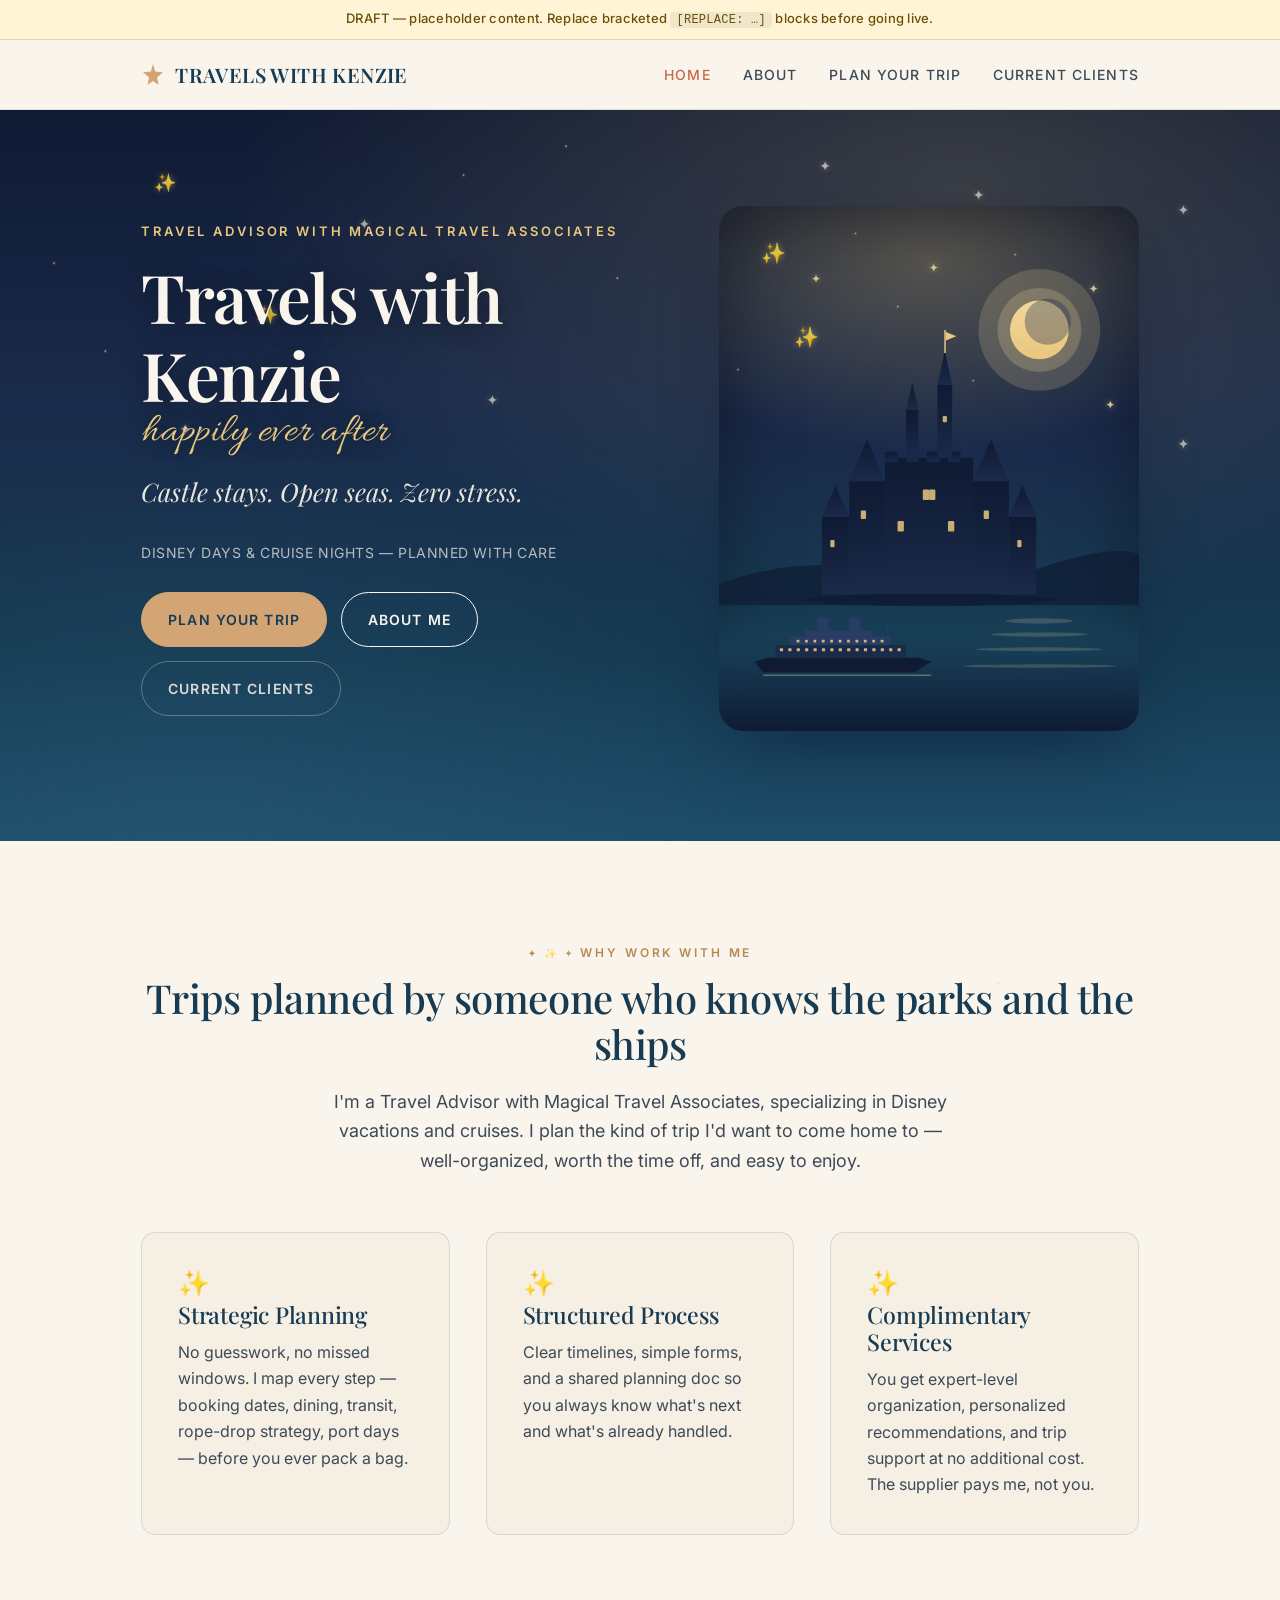
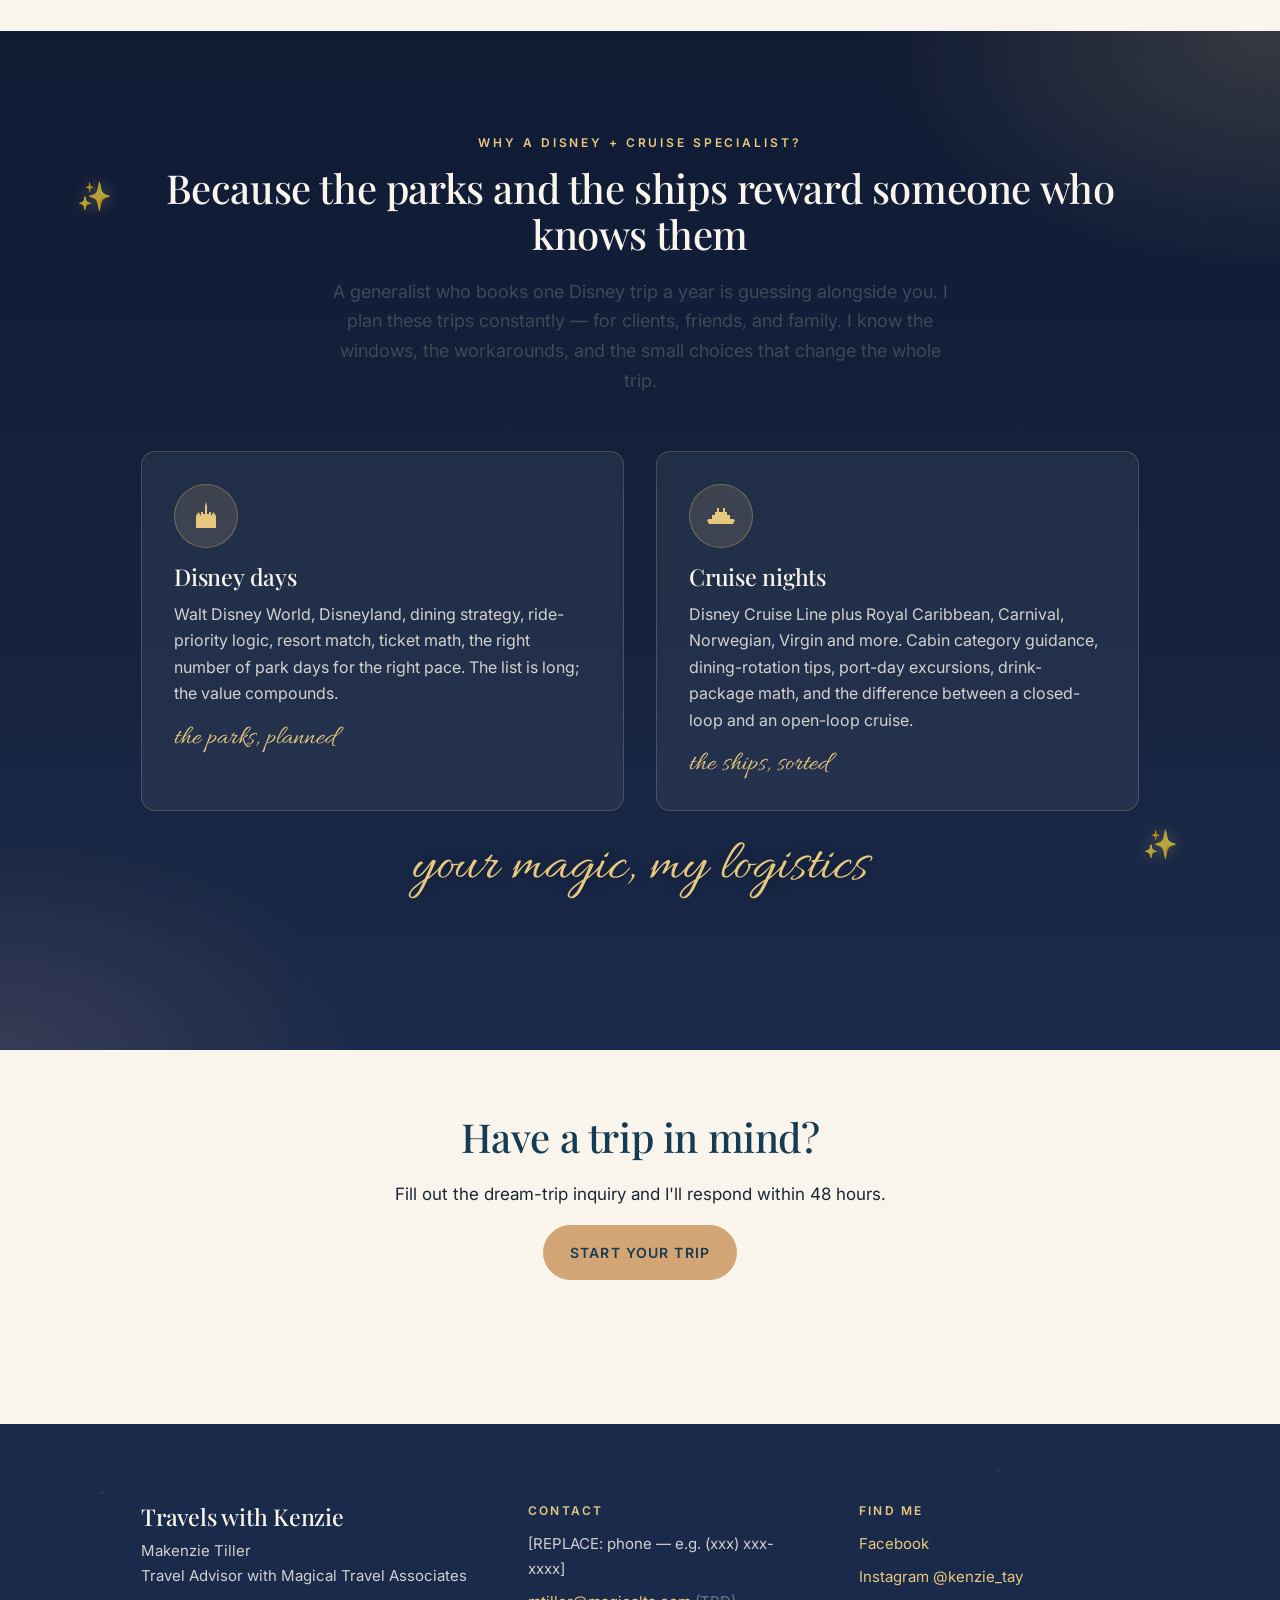
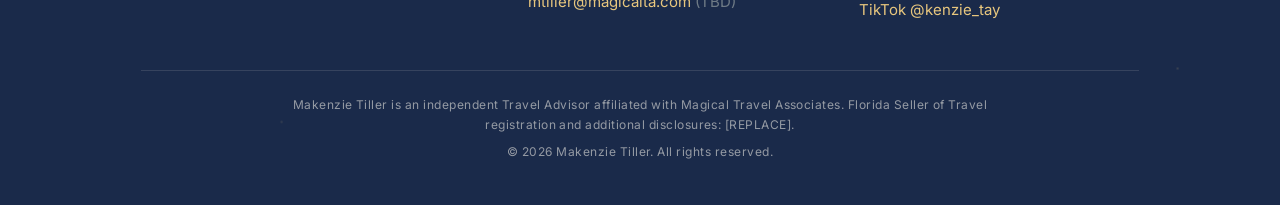
==== index.html @ 3a320da0 "Initial commit: Makenzie Tiller travel advisor site (draft)" ====
<!DOCTYPE html>
<!-- DRAFT — replace placeholder content before going live -->
<html lang="en">
<head>
  <meta charset="UTF-8">
  <meta name="viewport" content="width=device-width, initial-scale=1.0">
  <title>Travels with Kenzie — Travel Advisor with Magical Travel Associates</title>
  <meta name="description" content="Makenzie Tiller, Travel Advisor with Magical Travel Associates. Castle stays, open seas, zero stress. Disney days and cruise nights, planned with care.">
  <meta name="theme-color" content="#1a2a4a">
  <link rel="icon" type="image/svg+xml" href="assets/favicon.svg">
  <link rel="preconnect" href="https://fonts.googleapis.com">
  <link rel="preconnect" href="https://fonts.gstatic.com" crossorigin>
  <link href="https://fonts.googleapis.com/css2?family=Playfair+Display:ital,wght@0,400;0,500;0,600;0,700;1,400;1,500;1,600&family=Inter:wght@300;400;500;600;700&family=Allura&display=swap" rel="stylesheet">
  <link rel="stylesheet" href="assets/styles.css">
</head>
<body>

<div class="draft-banner">
  DRAFT — placeholder content. Replace bracketed <code>[REPLACE: …]</code> blocks before going live.
</div>

<header class="site-header">
  <div class="container">
    <a href="index.html" class="brand">
      <svg class="mark" viewBox="0 0 24 24" xmlns="http://www.w3.org/2000/svg" aria-hidden="true">
        <path d="M12 2 L14.2 9.4 L22 10.2 L16 15.4 L17.6 23 L12 19 L6.4 23 L8 15.4 L2 10.2 L9.8 9.4 Z" fill="#D4A574"/>
      </svg>
      Travels with Kenzie
    </a>
    <nav class="primary" aria-label="Primary">
      <a href="index.html" class="active">Home</a>
      <a href="about.html">About</a>
      <a href="plan-trip.html">Plan Your Trip</a>
      <a href="current-clients.html">Current Clients</a>
    </nav>
  </div>
</header>

<!-- =========================================================
     HERO — magical (starry night → ocean, castle + cruise ship)
     ========================================================= -->
<section class="hero hero-magic">
  <!-- starfield over the whole hero -->
  <div class="starfield" aria-hidden="true">
    <span class="star bright s1">&#10024;</span>
    <span class="star s2">&#10022;</span>
    <span class="star tiny s3">&#8902;</span>
    <span class="star s4">&#10022;</span>
    <span class="star bright s5">&#10024;</span>
    <span class="star tiny s6">&#8902;</span>
    <span class="star s7">&#10022;</span>
    <span class="star tiny s8">&#8902;</span>
    <span class="star s9">&#10022;</span>
    <span class="star tiny s10">&#8902;</span>
    <span class="star s11">&#10022;</span>
    <span class="star bright s12">&#10024;</span>
    <span class="star tiny s13">&#8902;</span>
    <span class="star s14">&#10022;</span>
    <span class="star tiny s15">&#8902;</span>
    <span class="star s16">&#10022;</span>
    <span class="star tiny s17">&#8902;</span>
  </div>

  <div class="container">
    <div class="hero-copy">
      <div class="eyebrow">Travel Advisor with Magical Travel Associates</div>
      <h1>
        Travels with Kenzie
        <span class="script-flourish">happily ever after</span>
      </h1>
      <p class="tagline">Castle stays. Open seas. Zero stress.</p>
      <p class="credentials">Disney days &amp; Cruise nights — planned with care</p>
      <div class="cta-row">
        <a href="plan-trip.html" class="btn btn-primary">Plan Your Trip</a>
        <a href="about.html" class="btn btn-secondary">About Me</a>
        <a href="current-clients.html" class="btn btn-ghost">Current Clients</a>
      </div>
    </div>

    <!-- Castle + cruise scene (right column).
         Castle: original 5-turret fairytale silhouette, NOT Cinderella Castle.
         Cruise ship: original generic liner profile, NOT a DCL-specific design.
         Both authored from scratch — zero IP infringement. -->
    <div class="magic-scene" aria-hidden="true">
      <div class="scene-stars">
        <span class="star bright a1">&#10024;</span>
        <span class="star tiny a2">&#8902;</span>
        <span class="star a3">&#10022;</span>
        <span class="star tiny a4">&#8902;</span>
        <span class="star a5">&#10022;</span>
        <span class="star bright a6">&#10024;</span>
        <span class="star tiny a7">&#8902;</span>
        <span class="star a8">&#10022;</span>
        <span class="star tiny a9">&#8902;</span>
        <span class="star a10">&#10022;</span>
        <span class="star tiny a11">&#8902;</span>
        <span class="star a12">&#10022;</span>
      </div>
      <svg class="scene-art" viewBox="0 0 400 500" xmlns="http://www.w3.org/2000/svg" preserveAspectRatio="xMidYMax meet" role="img" aria-label="Generic fairytale castle silhouette above a calm sea with a cruise ship">
        <defs>
          <linearGradient id="moonGrad" x1="0" y1="0" x2="0" y2="1">
            <stop offset="0%" stop-color="#F2D89C"/>
            <stop offset="100%" stop-color="#E8C77E"/>
          </linearGradient>
          <linearGradient id="seaGrad" x1="0" y1="0" x2="0" y2="1">
            <stop offset="0%" stop-color="#163B53" stop-opacity="0.0"/>
            <stop offset="40%" stop-color="#163B53" stop-opacity="0.9"/>
            <stop offset="100%" stop-color="#0F1A33"/>
          </linearGradient>
          <linearGradient id="castleGrad" x1="0" y1="0" x2="0" y2="1">
            <stop offset="0%" stop-color="#0F1A33"/>
            <stop offset="100%" stop-color="#1a2a4a"/>
          </linearGradient>
        </defs>

        <!-- moon glow halo -->
        <circle cx="305" cy="118" r="58" fill="#F2D89C" opacity="0.18"/>
        <circle cx="305" cy="118" r="40" fill="#F2D89C" opacity="0.22"/>
        <!-- moon -->
        <circle cx="305" cy="118" r="28" fill="url(#moonGrad)"/>
        <circle cx="313" cy="110" r="22" fill="#1a2a4a" opacity="0.35"/>

        <!-- distant rolling hills (silhouettes) -->
        <path d="M 0 360 Q 80 330 160 350 Q 240 370 320 340 Q 380 322 400 332 L 400 380 L 0 380 Z"
              fill="#0F1A33" opacity="0.7"/>

        <!-- =========================================================
             CASTLE — generic 5-turret fairytale silhouette.
             Asymmetric, no parapets, no wing structures, no single
             dominant center spire matching Cinderella Castle's profile.
             Author: Felix (original work), 2026-05-25.
             ========================================================= -->
        <g fill="url(#castleGrad)">
          <!-- main keep body -->
          <rect x="158" y="240" width="84" height="130"/>
          <!-- crenellation tops on keep -->
          <rect x="158" y="234" width="12" height="10"/>
          <rect x="178" y="234" width="12" height="10"/>
          <rect x="198" y="234" width="12" height="10"/>
          <rect x="218" y="234" width="12" height="10"/>
          <!-- left tower (medium) -->
          <rect x="124" y="262" width="34" height="108"/>
          <polygon points="124,262 158,262 141,222"/>
          <!-- right tower (medium) -->
          <rect x="242" y="262" width="34" height="108"/>
          <polygon points="242,262 276,262 259,222"/>
          <!-- far-left small tower -->
          <rect x="98" y="296" width="26" height="74"/>
          <polygon points="98,296 124,296 111,266"/>
          <!-- far-right small tower -->
          <rect x="276" y="296" width="26" height="74"/>
          <polygon points="276,296 302,296 289,266"/>
          <!-- thin tall spire (off-center, between keep and right tower) -->
          <rect x="208" y="170" width="14" height="70"/>
          <polygon points="208,170 222,170 215,138"/>
          <!-- second thin spire (left of center, shorter) -->
          <rect x="178" y="194" width="12" height="46"/>
          <polygon points="178,194 190,194 184,168"/>
          <!-- flag pole + pennant on tallest spire -->
          <rect x="214.5" y="118" width="1.4" height="22" fill="#E8C77E"/>
          <polygon points="216,120 226,124 216,128" fill="#E8C77E"/>
        </g>

        <!-- castle window glow accents -->
        <g fill="#E8C77E" opacity="0.85">
          <rect x="194" y="270" width="6"  height="10" rx="1"/>
          <rect x="200" y="270" width="6"  height="10" rx="1"/>
          <rect x="170" y="300" width="6"  height="10" rx="1"/>
          <rect x="218" y="300" width="6"  height="10" rx="1"/>
          <rect x="135" y="290" width="5"  height="8"  rx="1"/>
          <rect x="252" y="290" width="5"  height="8"  rx="1"/>
          <rect x="106" y="318" width="4"  height="7"  rx="1"/>
          <rect x="284" y="318" width="4"  height="7"  rx="1"/>
          <rect x="213" y="200" width="4"  height="6"  rx="1"/>
        </g>

        <!-- castle base shadow on hill -->
        <ellipse cx="200" cy="375" rx="120" ry="6" fill="#0F1A33" opacity="0.7"/>

        <!-- =========================================================
             SEA — gradient water below the horizon.
             ========================================================= -->
        <rect x="0" y="375" width="400" height="125" fill="url(#seaGrad)"/>

        <!-- moonlight ripple on water -->
        <g fill="#F2D89C" opacity="0.18">
          <ellipse cx="305" cy="395" rx="32" ry="2.5"/>
          <ellipse cx="305" cy="408" rx="46" ry="2"/>
          <ellipse cx="305" cy="422" rx="60" ry="1.8"/>
          <ellipse cx="305" cy="438" rx="74" ry="1.6"/>
        </g>

        <!-- =========================================================
             CRUISE SHIP — generic ocean liner silhouette.
             Hull + tiered superstructure + 2 plain funnels.
             NOT Disney Cruise Line: no red/yellow trim, no mickey
             funnel cap, no distinctive bow shape.
             Author: Felix (original work), 2026-05-25.
             ========================================================= -->
        <g transform="translate(34, 412)">
          <!-- hull -->
          <path d="M 0 22 L 8 32 L 152 32 L 168 22 L 156 18 L 12 18 Z" fill="#0F1A33"/>
          <!-- main superstructure block -->
          <rect x="20" y="6" width="124" height="12" fill="#1a2a4a"/>
          <!-- second deck -->
          <rect x="34" y="-2" width="96" height="8" fill="#2A3B66"/>
          <!-- wheelhouse -->
          <rect x="48" y="-8" width="64" height="6" fill="#2A3B66"/>
          <!-- two funnels -->
          <rect x="60" y="-20" width="10" height="12" fill="#2A3B66"/>
          <rect x="90" y="-20" width="10" height="12" fill="#2A3B66"/>
          <!-- single mast aft -->
          <rect x="126" y="-18" width="1.4" height="14" fill="#2A3B66"/>
          <!-- porthole rows (warm glow) -->
          <g fill="#E8C77E" opacity="0.9">
            <rect x="24" y="9"  width="3" height="3" rx="0.5"/>
            <rect x="32" y="9"  width="3" height="3" rx="0.5"/>
            <rect x="40" y="9"  width="3" height="3" rx="0.5"/>
            <rect x="48" y="9"  width="3" height="3" rx="0.5"/>
            <rect x="56" y="9"  width="3" height="3" rx="0.5"/>
            <rect x="64" y="9"  width="3" height="3" rx="0.5"/>
            <rect x="72" y="9"  width="3" height="3" rx="0.5"/>
            <rect x="80" y="9"  width="3" height="3" rx="0.5"/>
            <rect x="88" y="9"  width="3" height="3" rx="0.5"/>
            <rect x="96" y="9"  width="3" height="3" rx="0.5"/>
            <rect x="104" y="9" width="3" height="3" rx="0.5"/>
            <rect x="112" y="9" width="3" height="3" rx="0.5"/>
            <rect x="120" y="9" width="3" height="3" rx="0.5"/>
            <rect x="128" y="9" width="3" height="3" rx="0.5"/>
            <rect x="136" y="9" width="3" height="3" rx="0.5"/>
            <!-- second deck portholes -->
            <rect x="40" y="1" width="2.5" height="2.5" rx="0.5"/>
            <rect x="48" y="1" width="2.5" height="2.5" rx="0.5"/>
            <rect x="56" y="1" width="2.5" height="2.5" rx="0.5"/>
            <rect x="64" y="1" width="2.5" height="2.5" rx="0.5"/>
            <rect x="72" y="1" width="2.5" height="2.5" rx="0.5"/>
            <rect x="80" y="1" width="2.5" height="2.5" rx="0.5"/>
            <rect x="88" y="1" width="2.5" height="2.5" rx="0.5"/>
            <rect x="96" y="1" width="2.5" height="2.5" rx="0.5"/>
            <rect x="104" y="1" width="2.5" height="2.5" rx="0.5"/>
            <rect x="112" y="1" width="2.5" height="2.5" rx="0.5"/>
            <rect x="120" y="1" width="2.5" height="2.5" rx="0.5"/>
          </g>
          <!-- ship reflection on water -->
          <rect x="8" y="34" width="160" height="1.5" fill="#F2D89C" opacity="0.35"/>
        </g>
      </svg>
    </div>
  </div>
</section>

<!-- =========================================================
     WHY WORK WITH ME — pillars
     ========================================================= -->
<section class="why fade-in sparkle-bg">
  <div class="container">
    <div class="section-head">
      <span class="eyebrow"><span class="sparkles" aria-hidden="true"><span>&#10022;</span><span>&#10024;</span><span>&#10022;</span></span> Why work with me</span>
      <h2>Trips planned by someone who knows the parks and the ships</h2>
      <p class="lead">I'm a Travel Advisor with Magical Travel Associates, specializing in Disney vacations and cruises. I plan the kind of trip I'd want to come home to — well-organized, worth the time off, and easy to enjoy.</p>
    </div>
    <div class="pillars">
      <div class="pillar">
        <span class="sparkle">&#10024;</span>
        <h3>Strategic Planning</h3>
        <p>No guesswork, no missed windows. I map every step — booking dates, dining, transit, rope-drop strategy, port days — before you ever pack a bag.</p>
      </div>
      <div class="pillar">
        <span class="sparkle">&#10024;</span>
        <h3>Structured Process</h3>
        <p>Clear timelines, simple forms, and a shared planning doc so you always know what's next and what's already handled.</p>
      </div>
      <div class="pillar">
        <span class="sparkle">&#10024;</span>
        <h3>Complimentary Services</h3>
        <p>You get expert-level organization, personalized recommendations, and trip support at no additional cost. The supplier pays me, not you.</p>
      </div>
    </div>
  </div>
</section>

<!-- =========================================================
     WHY A DISNEY + CRUISE SPECIALIST?
     ========================================================= -->
<section class="specialist-section fade-in">
  <div class="container">
    <div class="section-head">
      <span class="eyebrow">Why a Disney + Cruise specialist?</span>
      <h2>Because the parks and the ships reward someone who knows them</h2>
      <p class="lead">A generalist who books one Disney trip a year is guessing alongside you. I plan these trips constantly — for clients, friends, and family. I know the windows, the workarounds, and the small choices that change the whole trip.</p>
    </div>

    <div class="specialist-grid">
      <div class="specialist-card">
        <div class="icon-wrap" aria-hidden="true">
          <!-- mini castle icon (original, generic) -->
          <svg viewBox="0 0 36 36" xmlns="http://www.w3.org/2000/svg">
            <g fill="#E8C77E">
              <rect x="13" y="16" width="10" height="14"/>
              <rect x="13" y="14" width="2" height="2"/>
              <rect x="17" y="14" width="2" height="2"/>
              <rect x="21" y="14" width="2" height="2"/>
              <rect x="8"  y="18" width="5" height="12"/>
              <polygon points="8,18 13,18 10.5,14"/>
              <rect x="23" y="18" width="5" height="12"/>
              <polygon points="23,18 28,18 25.5,14"/>
              <rect x="17" y="8" width="2" height="8"/>
              <polygon points="17,8 19,8 18,4"/>
            </g>
          </svg>
        </div>
        <h3>Disney days</h3>
        <p>Walt Disney World, Disneyland, dining strategy, ride-priority logic, resort match, ticket math, the right number of park days for the right pace. The list is long; the value compounds.</p>
        <span class="label">the parks, planned</span>
      </div>

      <div class="specialist-card">
        <div class="icon-wrap" aria-hidden="true">
          <!-- mini cruise ship icon (original, generic) -->
          <svg viewBox="0 0 36 36" xmlns="http://www.w3.org/2000/svg">
            <g fill="#E8C77E">
              <path d="M 4 22 L 6 26 L 30 26 L 32 22 L 30 21 L 6 21 Z"/>
              <rect x="9"  y="17" width="18" height="4"/>
              <rect x="12" y="14" width="12" height="3"/>
              <rect x="14" y="10" width="2"  height="4"/>
              <rect x="20" y="10" width="2"  height="4"/>
            </g>
          </svg>
        </div>
        <h3>Cruise nights</h3>
        <p>Disney Cruise Line plus Royal Caribbean, Carnival, Norwegian, Virgin and more. Cabin category guidance, dining-rotation tips, port-day excursions, drink-package math, and the difference between a closed-loop and an open-loop cruise.</p>
        <span class="label">the ships, sorted</span>
      </div>
    </div>

    <p class="script-flourish">your magic, my logistics</p>
  </div>
</section>

<!-- =========================================================
     SUB-CTA
     ========================================================= -->
<section class="sub-cta fade-in tight">
  <div class="container narrow center">
    <h2>Have a trip in mind?</h2>
    <p class="lead">Fill out the dream-trip inquiry and I'll respond within 48 hours.</p>
    <div class="cta-row" style="justify-content:center;">
      <a href="plan-trip.html" class="btn btn-primary">Start Your Trip</a>
    </div>
  </div>
</section>

<!-- =========================================================
     FOOTER
     ========================================================= -->
<footer class="site-footer">
  <div class="container">
    <div class="footer-grid">
      <div>
        <h3 style="font-family: var(--font-display); font-weight: 500; margin-bottom: 8px;">Travels with Kenzie</h3>
        <p style="color: rgba(250,245,236,0.82); font-size: 15px;">Makenzie Tiller<br>Travel Advisor with Magical Travel Associates</p>
      </div>
      <div>
        <h4>Contact</h4>
        <ul>
          <li>[REPLACE: phone — e.g. (xxx) xxx-xxxx]</li>
          <li><a href="mailto:mtiller@magicalta.com">mtiller@magicalta.com</a> <span class="muted">(TBD)</span></li>
        </ul>
      </div>
      <div>
        <h4>Find me</h4>
        <ul>
          <li><a href="#" rel="noopener">Facebook</a></li>
          <li><a href="https://instagram.com/kenzie_tay" rel="noopener">Instagram @kenzie_tay</a></li>
          <li><a href="https://tiktok.com/@kenzie_tay" rel="noopener">TikTok @kenzie_tay</a></li>
        </ul>
      </div>
    </div>
    <div class="legal">
      <p class="disclosure">Makenzie Tiller is an independent Travel Advisor affiliated with Magical Travel Associates. Florida Seller of Travel registration and additional disclosures: [REPLACE].</p>
      <p>© <span id="yr"></span> Makenzie Tiller. All rights reserved.</p>
    </div>
  </div>
</footer>

<script>document.getElementById('yr').textContent = new Date().getFullYear();</script>
<script src="assets/scroll.js"></script>
</body>
</html>
---- assets/styles.css ----
/* =========================================================
   Travels with Kenzie — Disney + Cruise specialist
   Palette: sea-blue / midnight magic + warm cream + gold + blush.
   Type: Playfair Display (display) + Inter (body) + Allura (script flourish).
   ========================================================= */

:root {
  /* Sea blue family (MTA-adjacent) */
  --sea:          #1E4D6B;
  --sea-deep:     #163B53;
  --sea-soft:     #2C5F7C;
  --sea-mist:     #CFE0EA;

  /* Midnight-magic navy (deep night sky over castle / cruise) */
  --midnight:     #1a2a4a;
  --midnight-deep:#0F1A33;
  --midnight-mid: #2A3B66;

  /* Cream / paper */
  --cream:        #FAF5EC;
  --cream-deep:   #F2EBDB;
  --cream-warm:   #F5EFE4;

  /* Gold + blush accents */
  --gold:         #D4A574;
  --gold-deep:    #B98952;
  --gold-bright:  #E8C77E;
  --gold-glow:    #F2D89C;
  --blush:        #E8A597;
  --blush-soft:   #F2C9BE;
  --coral:        #C76B4A;

  /* Ink */
  --ink:          #1A2733;
  --ink-mid:      #3D4A57;
  --ink-soft:     #6F7B86;
  --line:         rgba(30, 77, 107, 0.14);

  --white:        #FFFFFF;

  /* Type */
  --font-display: 'Playfair Display', 'Cormorant Garamond', Georgia, serif;
  --font-body:    'Inter', system-ui, -apple-system, sans-serif;
  --font-script:  'Allura', 'Tangerine', 'Italianno', cursive;

  /* Rhythm */
  --max-content: 1100px;
  --narrow:      720px;
  --gutter: clamp(20px, 4vw, 56px);
  --radius: 14px;
  --radius-lg: 24px;

  /* Motion */
  --ease: cubic-bezier(0.2, 0.7, 0.2, 1);
}

* { box-sizing: border-box; }
html { -webkit-text-size-adjust: 100%; background: var(--cream); scroll-behavior: smooth; }
body {
  margin: 0;
  background: var(--cream);
  color: var(--ink);
  font-family: var(--font-body);
  font-weight: 400;
  font-size: 17px;
  line-height: 1.65;
  -webkit-font-smoothing: antialiased;
  -moz-osx-font-smoothing: grayscale;
  text-rendering: optimizeLegibility;
}

h1, h2, h3, h4 {
  font-family: var(--font-display);
  font-weight: 500;
  color: var(--sea-deep);
  letter-spacing: -0.01em;
  line-height: 1.15;
  margin: 0 0 0.5em;
}
h1 { font-size: clamp(2.4rem, 5.5vw, 4.2rem); font-weight: 600; letter-spacing: -0.02em; }
h2 { font-size: clamp(1.7rem, 3.4vw, 2.5rem); }
h3 { font-size: clamp(1.2rem, 2.1vw, 1.45rem); }
p  { margin: 0 0 1em; }
a  { color: var(--sea); text-decoration: none; transition: color 0.2s var(--ease); }
a:hover { color: var(--coral); }

/* Script flourish — used SPARINGLY (2-3 spots site-wide). */
.script {
  font-family: var(--font-script);
  font-weight: 400;
  font-style: normal;
  color: var(--gold-deep);
  line-height: 0.9;
  letter-spacing: 0;
}

.container {
  max-width: var(--max-content);
  margin: 0 auto;
  padding-left: var(--gutter);
  padding-right: var(--gutter);
}
.container.narrow { max-width: var(--narrow); }

/* =========================================================
   Draft banner
   ========================================================= */
.draft-banner {
  background: #fff4d6;
  border-bottom: 1px solid #e9d8a4;
  color: #6b4f08;
  font-size: 13px;
  letter-spacing: 0.02em;
  text-align: center;
  padding: 8px 16px;
  font-weight: 500;
}
.draft-banner code { background: rgba(0,0,0,0.06); padding: 1px 6px; border-radius: 4px; font-size: 12px; }

/* =========================================================
   Site header / nav
   ========================================================= */
.site-header {
  background: var(--cream);
  border-bottom: 1px solid var(--line);
  position: sticky;
  top: 0;
  z-index: 50;
  backdrop-filter: blur(8px);
  background: rgba(250, 245, 236, 0.88);
}
.site-header .container {
  display: flex;
  align-items: center;
  justify-content: space-between;
  padding-top: 18px;
  padding-bottom: 18px;
}
.brand {
  display: inline-flex;
  align-items: center;
  gap: 10px;
  font-family: var(--font-display);
  font-size: 1.25rem;
  font-weight: 600;
  color: var(--sea-deep);
  letter-spacing: 0.02em;
  text-transform: uppercase;
}
.brand .mark {
  width: 24px;
  height: 24px;
  display: inline-block;
}
nav.primary {
  display: flex;
  gap: clamp(14px, 2.6vw, 32px);
  align-items: center;
}
nav.primary a {
  color: var(--ink-mid);
  font-size: 14px;
  letter-spacing: 0.08em;
  text-transform: uppercase;
  font-weight: 500;
}
nav.primary a:hover, nav.primary a.active { color: var(--coral); }

@media (max-width: 640px) {
  nav.primary a { font-size: 12px; letter-spacing: 0.05em; }
  .brand { font-size: 1rem; }
}

/* =========================================================
   Hero — magical castle + cruise variant
   ========================================================= */
.hero {
  position: relative;
  padding: clamp(48px, 9vw, 96px) 0 clamp(56px, 10vw, 110px);
  overflow: hidden;
}
.hero::before {
  content: "";
  position: absolute;
  inset: 0;
  background:
    radial-gradient(900px 500px at 85% -10%, rgba(212, 165, 116, 0.22), transparent 60%),
    radial-gradient(700px 600px at 5% 110%, rgba(30, 77, 107, 0.14), transparent 60%);
  pointer-events: none;
  z-index: 0;
}
.hero .container {
  position: relative;
  z-index: 1;
  display: grid;
  grid-template-columns: 1.1fr 0.9fr;
  gap: clamp(28px, 5vw, 64px);
  align-items: center;
}
@media (max-width: 820px) {
  .hero .container { grid-template-columns: 1fr; }
}
.hero .eyebrow {
  font-size: 13px;
  letter-spacing: 0.22em;
  text-transform: uppercase;
  color: var(--gold-deep);
  margin-bottom: 16px;
  font-weight: 600;
}
.hero h1 { margin-bottom: 18px; }
.hero .tagline {
  font-family: var(--font-display);
  font-style: italic;
  font-size: clamp(1.25rem, 2.2vw, 1.6rem);
  color: var(--sea-soft);
  margin-bottom: 28px;
  font-weight: 400;
}
.hero .credentials {
  font-size: 14px;
  color: var(--ink-soft);
  letter-spacing: 0.04em;
  margin-bottom: 28px;
  text-transform: uppercase;
}

/* Magical hero variant — castle + cruise + starry midnight gradient.
   Used on index.html only. */
.hero-magic {
  background:
    radial-gradient(1200px 700px at 75% 10%, rgba(232, 199, 126, 0.18), transparent 60%),
    radial-gradient(900px 600px at 15% 100%, rgba(46, 95, 124, 0.32), transparent 60%),
    linear-gradient(180deg, var(--midnight-deep) 0%, var(--midnight) 38%, var(--sea-deep) 75%, var(--sea) 100%);
  color: var(--cream);
}
.hero-magic::before { display: none; }
.hero-magic .eyebrow { color: var(--gold-bright); }
.hero-magic h1 { color: var(--cream); text-shadow: 0 2px 24px rgba(0,0,0,0.4); }
.hero-magic .tagline { color: var(--cream-warm); opacity: 0.95; }
.hero-magic .credentials { color: rgba(250, 245, 236, 0.7); }
.hero-magic .btn-secondary { color: var(--cream); border-color: var(--cream); }
.hero-magic .btn-secondary:hover { background: var(--cream); color: var(--midnight); }
.hero-magic .btn-ghost { color: rgba(250, 245, 236, 0.85); border-color: rgba(250, 245, 236, 0.3); }
.hero-magic .btn-ghost:hover { color: var(--cream); border-color: var(--cream); }

.hero-magic h1 .script-flourish {
  display: block;
  font-family: var(--font-script);
  font-style: normal;
  font-weight: 400;
  color: var(--gold-bright);
  font-size: 0.62em;
  line-height: 0.9;
  text-shadow: 0 2px 18px rgba(0,0,0,0.5);
  margin-top: 0.05em;
  letter-spacing: 0.01em;
}

/* Starfield layer over the magic hero */
.hero-magic .starfield {
  position: absolute;
  inset: 0;
  pointer-events: none;
  z-index: 0;
  opacity: 0.9;
}
.hero-magic .starfield .star {
  position: absolute;
  color: var(--cream);
  font-size: 14px;
  opacity: 0.7;
  animation: pulse 4s var(--ease) infinite;
  text-shadow: 0 0 6px rgba(232, 199, 126, 0.6);
}
.hero-magic .starfield .star.bright { color: var(--gold-glow); font-size: 18px; opacity: 0.95; }
.hero-magic .starfield .star.tiny   { font-size: 9px;  opacity: 0.55; }
.hero-magic .starfield .star.s1  { top: 8%;  left: 12%; animation-delay: 0.2s; }
.hero-magic .starfield .star.s2  { top: 14%; left: 28%; animation-delay: 1.6s; }
.hero-magic .starfield .star.s3  { top: 22%; left: 48%; animation-delay: 0.8s; }
.hero-magic .starfield .star.s4  { top: 6%;  left: 64%; animation-delay: 2.4s; }
.hero-magic .starfield .star.s5  { top: 18%; left: 82%; animation-delay: 1.0s; }
.hero-magic .starfield .star.s6  { top: 32%; left: 8%;  animation-delay: 3.0s; }
.hero-magic .starfield .star.s7  { top: 38%; left: 38%; animation-delay: 0.4s; }
.hero-magic .starfield .star.s8  { top: 28%; left: 72%; animation-delay: 2.2s; }
.hero-magic .starfield .star.s9  { top: 44%; left: 92%; animation-delay: 1.4s; }
.hero-magic .starfield .star.s10 { top: 4%;  left: 44%; animation-delay: 2.8s; }
.hero-magic .starfield .star.s11 { top: 12%; left: 92%; animation-delay: 0.6s; }
.hero-magic .starfield .star.s12 { top: 26%; left: 20%; animation-delay: 1.8s; }
.hero-magic .starfield .star.s13 { top: 36%; left: 58%; animation-delay: 2.6s; }
.hero-magic .starfield .star.s14 { top: 10%; left: 76%; animation-delay: 0.9s; }
.hero-magic .starfield .star.s15 { top: 20%; left: 4%;  animation-delay: 1.2s; }
.hero-magic .starfield .star.s16 { top: 42%; left: 14%; animation-delay: 3.2s; }
.hero-magic .starfield .star.s17 { top: 8%;  left: 36%; animation-delay: 2.0s; }

@keyframes pulse {
  0%, 100% { opacity: var(--star-opacity, 0.7); transform: scale(1); }
  50%      { opacity: 1; transform: scale(1.15); }
}
@media (prefers-reduced-motion: reduce) {
  .hero-magic .starfield .star { animation: none; }
}

/* Castle + cruise illustration block (right column of magic hero) */
.magic-scene {
  position: relative;
  aspect-ratio: 4 / 5;
  border-radius: var(--radius-lg);
  overflow: hidden;
  background:
    radial-gradient(600px 320px at 50% 10%, rgba(232, 199, 126, 0.32), transparent 60%),
    linear-gradient(180deg, var(--midnight-deep) 0%, var(--midnight) 45%, var(--sea-deep) 78%, var(--sea-soft) 100%);
  box-shadow: 0 30px 70px -20px rgba(15, 26, 51, 0.55), inset 0 0 80px rgba(0,0,0,0.35);
}
.magic-scene svg { display: block; width: 100%; height: 100%; }
.magic-scene .scene-stars {
  position: absolute;
  inset: 0;
  pointer-events: none;
}
.magic-scene .scene-stars .star {
  position: absolute;
  color: var(--gold-glow);
  font-size: 12px;
  opacity: 0.85;
  text-shadow: 0 0 6px rgba(242, 216, 156, 0.6);
  animation: pulse 4s var(--ease) infinite;
}
.magic-scene .scene-stars .star.bright { font-size: 20px; color: var(--cream); }
.magic-scene .scene-stars .star.tiny   { font-size: 8px;  opacity: 0.6; }
.magic-scene .scene-stars .a1 { top: 6%;  left: 10%; animation-delay: 0.5s; }
.magic-scene .scene-stars .a2 { top: 4%;  left: 32%; animation-delay: 1.5s; }
.magic-scene .scene-stars .a3 { top: 10%; left: 50%; animation-delay: 2.0s; }
.magic-scene .scene-stars .a4 { top: 8%;  left: 70%; animation-delay: 0.9s; }
.magic-scene .scene-stars .a5 { top: 14%; left: 88%; animation-delay: 2.6s; }
.magic-scene .scene-stars .a6 { top: 22%; left: 18%; animation-delay: 1.2s; }
.magic-scene .scene-stars .a7 { top: 18%; left: 42%; animation-delay: 0.3s; }
.magic-scene .scene-stars .a8 { top: 26%; left: 78%; animation-delay: 2.2s; }
.magic-scene .scene-stars .a9 { top: 32%; left: 60%; animation-delay: 1.8s; }
.magic-scene .scene-stars .a10 { top: 12%; left: 22%; animation-delay: 3.2s; }
.magic-scene .scene-stars .a11 { top: 30%; left: 4%;  animation-delay: 0.7s; }
.magic-scene .scene-stars .a12 { top: 36%; left: 92%; animation-delay: 2.4s; }

.magic-scene .scene-art {
  position: absolute;
  inset: 0;
}

/* =========================================================
   Sparkles — denser, layered, used as decorative pseudo-elements
   ========================================================= */

/* Block-level sparkle row used inline in copy */
.sparkles {
  display: inline-flex;
  gap: 6px;
  align-items: center;
  color: var(--gold-deep);
  font-size: 0.85em;
  letter-spacing: 0.15em;
  vertical-align: middle;
}
.sparkles span { display: inline-block; animation: pulse 4s var(--ease) infinite; }
.sparkles span:nth-child(2) { animation-delay: 1.2s; opacity: 0.7; }
.sparkles span:nth-child(3) { animation-delay: 2.4s; opacity: 0.85; }

/* Section sparkle border — subtle frame for special sections */
.sparkle-frame {
  position: relative;
}
.sparkle-frame::before,
.sparkle-frame::after {
  position: absolute;
  font-size: 22px;
  color: var(--gold-deep);
  opacity: 0.7;
  animation: pulse 5s var(--ease) infinite;
  text-shadow: 0 0 10px rgba(242, 216, 156, 0.4);
}
.sparkle-frame::before {
  content: "\2728"; /* ✨ */
  top: -8px;
  left: -8px;
}
.sparkle-frame::after {
  content: "\2728";
  bottom: -8px;
  right: -8px;
  animation-delay: 2s;
}

/* Subtle background sparkle layer */
.sparkle-bg {
  position: relative;
}
.sparkle-bg::before {
  content: "";
  position: absolute;
  inset: 0;
  background-image:
    radial-gradient(circle at 12% 22%, rgba(232, 199, 126, 0.45) 0, transparent 2px),
    radial-gradient(circle at 78% 18%, rgba(232, 199, 126, 0.55) 0, transparent 2.5px),
    radial-gradient(circle at 32% 76%, rgba(232, 199, 126, 0.35) 0, transparent 2px),
    radial-gradient(circle at 88% 64%, rgba(232, 199, 126, 0.4)  0, transparent 2px),
    radial-gradient(circle at 58% 38%, rgba(232, 199, 126, 0.3)  0, transparent 1.8px),
    radial-gradient(circle at 8%  88%, rgba(232, 199, 126, 0.4)  0, transparent 2px),
    radial-gradient(circle at 92% 92%, rgba(232, 199, 126, 0.3)  0, transparent 2px);
  pointer-events: none;
  opacity: 0.7;
  z-index: 0;
}
.sparkle-bg > * { position: relative; z-index: 1; }

/* =========================================================
   Portrait / image placeholders
   ========================================================= */
.portrait {
  position: relative;
  aspect-ratio: 4 / 5;
  border-radius: var(--radius-lg);
  overflow: hidden;
  background:
    linear-gradient(135deg, var(--sea-mist) 0%, var(--cream-deep) 50%, var(--gold) 110%);
  box-shadow: 0 20px 60px -20px rgba(22, 59, 83, 0.35);
  display: flex;
  align-items: center;
  justify-content: center;
  text-align: center;
}
.portrait .placeholder-note {
  font-family: var(--font-body);
  font-size: 13px;
  color: var(--sea-deep);
  background: rgba(255,255,255,0.78);
  padding: 10px 16px;
  border-radius: 999px;
  letter-spacing: 0.04em;
  max-width: 80%;
  line-height: 1.4;
}
.portrait.wide { aspect-ratio: 16 / 9; }
.portrait.square { aspect-ratio: 1 / 1; }
.portrait.small { max-width: 280px; }

.portrait::after {
  content: "";
  position: absolute;
  top: 12%; right: 10%;
  width: 18px; height: 18px;
  background: radial-gradient(circle, var(--white) 0 30%, transparent 60%);
  filter: blur(0.5px);
  opacity: 0.85;
}

/* =========================================================
   CTA buttons
   ========================================================= */
.cta-row {
  display: flex;
  flex-wrap: wrap;
  gap: 14px;
  margin-top: 6px;
}
.btn {
  display: inline-flex;
  align-items: center;
  justify-content: center;
  gap: 8px;
  padding: 15px 26px;
  border-radius: 999px;
  font-family: var(--font-body);
  font-size: 14px;
  font-weight: 600;
  letter-spacing: 0.08em;
  text-transform: uppercase;
  cursor: pointer;
  border: 1.5px solid transparent;
  transition: transform 0.15s var(--ease), background 0.2s var(--ease), color 0.2s var(--ease), border-color 0.2s var(--ease), box-shadow 0.2s var(--ease);
  text-decoration: none;
  white-space: nowrap;
}
.btn-primary {
  background: var(--gold);
  color: var(--sea-deep);
  border-color: var(--gold);
}
.btn-primary:hover {
  background: var(--gold-bright);
  border-color: var(--gold-bright);
  color: var(--midnight);
  transform: translateY(-1px);
  box-shadow: 0 14px 30px -10px rgba(232, 199, 126, 0.55);
}
.btn-secondary {
  background: transparent;
  color: var(--sea-deep);
  border-color: var(--sea-deep);
}
.btn-secondary:hover {
  background: var(--sea-deep);
  color: var(--cream);
  transform: translateY(-1px);
}
.btn-ghost {
  background: transparent;
  color: var(--ink-mid);
  border-color: var(--line);
}
.btn-ghost:hover {
  color: var(--sea-deep);
  border-color: var(--sea-soft);
}
.btn-big {
  padding: 22px 30px;
  font-size: 15px;
  letter-spacing: 0.1em;
  flex: 1 1 200px;
  min-height: 92px;
  text-align: center;
  flex-direction: column;
  gap: 6px;
}
.btn-big .sub {
  font-size: 11px;
  letter-spacing: 0.12em;
  font-weight: 400;
  opacity: 0.78;
  text-transform: uppercase;
}

/* =========================================================
   Sections
   ========================================================= */
section { padding: clamp(56px, 8vw, 96px) 0; }
section.tight { padding: clamp(40px, 6vw, 64px) 0; }

.section-head {
  text-align: center;
  margin-bottom: clamp(36px, 5vw, 56px);
}
.section-head .eyebrow {
  font-size: 12px;
  letter-spacing: 0.24em;
  text-transform: uppercase;
  color: var(--gold-deep);
  font-weight: 600;
  margin-bottom: 12px;
  display: inline-block;
}
.section-head p.lead {
  max-width: 620px;
  margin: 8px auto 0;
  color: var(--ink-mid);
  font-size: 18px;
}

/* =========================================================
   Pillars / 3-up grids
   ========================================================= */
.pillars {
  display: grid;
  grid-template-columns: repeat(3, 1fr);
  gap: clamp(20px, 3vw, 36px);
}
@media (max-width: 820px) {
  .pillars { grid-template-columns: 1fr; }
}
.pillar {
  background: var(--cream-warm);
  border: 1px solid var(--line);
  border-radius: var(--radius);
  padding: clamp(24px, 3vw, 36px);
  transition: transform 0.25s var(--ease), box-shadow 0.25s var(--ease), border-color 0.25s var(--ease);
  position: relative;
}
.pillar:hover {
  transform: translateY(-4px);
  box-shadow: 0 20px 40px -24px rgba(22, 59, 83, 0.25);
  border-color: var(--sea-mist);
}
.pillar .sparkle {
  display: inline-block;
  font-family: var(--font-display);
  font-size: 1.6rem;
  color: var(--gold-deep);
  margin-bottom: 8px;
  line-height: 1;
}
.pillar h3 { margin-bottom: 10px; color: var(--sea-deep); }
.pillar p  { color: var(--ink-mid); margin: 0; font-size: 16px; }

/* =========================================================
   Why-specialist callout (Disney + Cruise)
   ========================================================= */
.specialist-section {
  background:
    radial-gradient(700px 400px at 100% 0%, rgba(232, 199, 126, 0.18), transparent 60%),
    radial-gradient(600px 360px at 0% 100%, rgba(232, 165, 151, 0.14), transparent 60%),
    linear-gradient(180deg, var(--midnight-deep) 0%, var(--midnight) 100%);
  color: var(--cream);
  position: relative;
  overflow: hidden;
}
.specialist-section h2,
.specialist-section h3 { color: var(--cream); }
.specialist-section .eyebrow { color: var(--gold-bright); }
.specialist-section .lead { color: rgba(250, 245, 236, 0.85); }

.specialist-grid {
  display: grid;
  grid-template-columns: repeat(2, 1fr);
  gap: clamp(20px, 3vw, 32px);
  margin-top: clamp(32px, 5vw, 48px);
}
@media (max-width: 760px) { .specialist-grid { grid-template-columns: 1fr; } }
.specialist-card {
  background: rgba(250, 245, 236, 0.06);
  border: 1px solid rgba(232, 199, 126, 0.22);
  border-radius: var(--radius);
  padding: clamp(24px, 3vw, 32px);
  position: relative;
  backdrop-filter: blur(4px);
}
.specialist-card .icon-wrap {
  display: flex;
  align-items: center;
  justify-content: center;
  width: 64px;
  height: 64px;
  border-radius: 50%;
  background: rgba(232, 199, 126, 0.14);
  border: 1px solid rgba(232, 199, 126, 0.32);
  margin-bottom: 16px;
}
.specialist-card .icon-wrap svg { width: 36px; height: 36px; }
.specialist-card h3 { margin-bottom: 10px; color: var(--cream); }
.specialist-card p { color: rgba(250, 245, 236, 0.82); margin: 0; font-size: 16px; }
.specialist-card .label {
  font-family: var(--font-script);
  font-size: 1.7rem;
  color: var(--gold-bright);
  line-height: 1;
  display: block;
  margin-top: 18px;
}

.specialist-section .script-flourish {
  font-family: var(--font-script);
  font-size: clamp(2.4rem, 5vw, 3.6rem);
  color: var(--gold-bright);
  line-height: 1;
  display: block;
  margin-top: 28px;
  text-align: center;
  text-shadow: 0 2px 18px rgba(0,0,0,0.4);
}

/* Section sparkle accents that float over the specialist section */
.specialist-section::before,
.specialist-section::after {
  content: "\2728";
  position: absolute;
  color: var(--gold-bright);
  opacity: 0.7;
  font-size: 28px;
  animation: pulse 5s var(--ease) infinite;
  text-shadow: 0 0 16px rgba(232, 199, 126, 0.55);
  z-index: 0;
}
.specialist-section::before { top: 14%; left: 6%; }
.specialist-section::after  { bottom: 18%; right: 8%; animation-delay: 2.5s; }
.specialist-section .container { position: relative; z-index: 1; }

/* =========================================================
   About-page specific
   ========================================================= */
.about-grid {
  display: grid;
  grid-template-columns: 320px 1fr;
  gap: clamp(28px, 5vw, 64px);
  align-items: start;
}
@media (max-width: 760px) { .about-grid { grid-template-columns: 1fr; } }
.about-grid .bio p { font-size: 18px; }
.niche {
  margin-top: 24px;
  padding: 18px 22px;
  border-left: 3px solid var(--gold);
  background: var(--cream-warm);
  border-radius: 0 var(--radius) var(--radius) 0;
  font-style: italic;
  color: var(--sea-deep);
  font-size: 17px;
}
.bio .niche { margin-top: 24px; }

.volume-callout {
  margin-top: 28px;
  padding: 22px 26px;
  background: linear-gradient(135deg, var(--cream-warm) 0%, var(--cream-deep) 100%);
  border: 1px solid var(--line);
  border-radius: var(--radius);
  color: var(--sea-deep);
  font-size: 17px;
  line-height: 1.6;
  position: relative;
}
.volume-callout .label {
  font-family: var(--font-script);
  font-size: 1.9rem;
  color: var(--gold-deep);
  line-height: 0.9;
  display: block;
  margin-bottom: 6px;
}

.bio .placeholder-block {
  margin: 20px 0;
  padding: 22px 26px;
  border: 1.5px dashed var(--gold);
  border-radius: var(--radius);
  background: rgba(255, 255, 255, 0.5);
  color: var(--sea-deep);
  font-style: italic;
  font-size: 16px;
  line-height: 1.6;
}

.process {
  display: grid;
  grid-template-columns: repeat(5, 1fr);
  gap: 12px;
  margin-top: 24px;
}
@media (max-width: 760px) { .process { grid-template-columns: repeat(2, 1fr); } }
.process .step {
  background: var(--white);
  border: 1px solid var(--line);
  border-radius: var(--radius);
  padding: 18px 16px;
  text-align: center;
}
.process .step .n {
  display: inline-block;
  font-family: var(--font-display);
  font-size: 1.4rem;
  color: var(--gold-deep);
  line-height: 1;
}
.process .step .label {
  font-size: 13px;
  letter-spacing: 0.12em;
  text-transform: uppercase;
  color: var(--sea-deep);
  margin-top: 8px;
  font-weight: 600;
}

/* =========================================================
   Plan-trip — service buttons + form
   ========================================================= */
.services {
  display: grid;
  grid-template-columns: repeat(3, 1fr);
  gap: 14px;
  margin: 32px 0 60px;
}
@media (max-width: 900px) { .services { grid-template-columns: repeat(2, 1fr); } }
@media (max-width: 540px) { .services { grid-template-columns: 1fr; } }
.service {
  background: var(--white);
  border: 1px solid var(--line);
  border-radius: var(--radius);
  padding: 22px 18px;
  text-align: center;
  font-weight: 600;
  color: var(--sea-deep);
  font-size: 15px;
  letter-spacing: 0.04em;
  cursor: pointer;
  transition: transform 0.2s var(--ease), background 0.2s var(--ease), color 0.2s var(--ease), box-shadow 0.2s var(--ease);
}
.service:hover, .service.active {
  background: var(--sea-deep);
  color: var(--cream);
  transform: translateY(-2px);
  box-shadow: 0 14px 30px -14px rgba(22, 59, 83, 0.4);
}
.service .icon {
  display: block;
  font-size: 1.5rem;
  margin-bottom: 8px;
  color: var(--gold-deep);
}
.service:hover .icon, .service.active .icon { color: var(--gold-bright); }

.service.featured {
  background: linear-gradient(135deg, var(--midnight) 0%, var(--sea-deep) 100%);
  color: var(--cream);
  border-color: rgba(232, 199, 126, 0.4);
}
.service.featured .icon { color: var(--gold-bright); }
.service.featured:hover {
  background: linear-gradient(135deg, var(--midnight-deep) 0%, var(--midnight) 100%);
  color: var(--cream);
  box-shadow: 0 14px 30px -14px rgba(15, 26, 51, 0.6);
}
.service.secondary {
  background: var(--cream-warm);
  color: var(--ink-mid);
  font-weight: 500;
}
.service.secondary:hover { background: var(--sea-soft); color: var(--cream); }

/* form */
.inquiry-form {
  background: var(--white);
  border: 1px solid var(--line);
  border-radius: var(--radius-lg);
  padding: clamp(28px, 4vw, 48px);
  box-shadow: 0 30px 60px -40px rgba(22, 59, 83, 0.25);
}
.inquiry-form .field { margin-bottom: 22px; }
.inquiry-form label {
  display: block;
  font-size: 13px;
  letter-spacing: 0.1em;
  text-transform: uppercase;
  font-weight: 600;
  color: var(--sea-deep);
  margin-bottom: 8px;
}
.inquiry-form input[type="text"],
.inquiry-form input[type="email"],
.inquiry-form input[type="tel"],
.inquiry-form textarea {
  width: 100%;
  padding: 12px 14px;
  border: 1px solid var(--line);
  border-radius: 10px;
  font-family: var(--font-body);
  font-size: 16px;
  color: var(--ink);
  background: var(--cream);
  transition: border-color 0.2s var(--ease), box-shadow 0.2s var(--ease);
}
.inquiry-form input:focus, .inquiry-form textarea:focus {
  outline: none;
  border-color: var(--sea);
  box-shadow: 0 0 0 3px rgba(30, 77, 107, 0.12);
}
.inquiry-form textarea { min-height: 110px; resize: vertical; }

.choice-group { display: flex; flex-wrap: wrap; gap: 8px; }
.choice {
  display: inline-flex;
  align-items: center;
  gap: 8px;
  padding: 8px 14px;
  border: 1px solid var(--line);
  border-radius: 999px;
  font-size: 14px;
  cursor: pointer;
  background: var(--cream);
  color: var(--ink-mid);
  transition: all 0.2s var(--ease);
  user-select: none;
}
.choice input { accent-color: var(--sea); margin: 0; }
.choice:hover { border-color: var(--sea-soft); color: var(--sea-deep); }
.choice input:checked + span { color: var(--sea-deep); font-weight: 600; }

.reassurance {
  text-align: center;
  margin: 28px 0 14px;
  font-size: 15px;
  color: var(--ink-soft);
  font-style: italic;
}

.submit-row { text-align: center; }
.submit-row .btn-primary { padding: 16px 40px; font-size: 15px; }

/* =========================================================
   Current Clients — accordion + cards
   ========================================================= */
.client-grid {
  display: grid;
  grid-template-columns: repeat(2, 1fr);
  gap: clamp(20px, 3vw, 32px);
}
@media (max-width: 760px) { .client-grid { grid-template-columns: 1fr; } }
.client-card {
  background: var(--white);
  border: 1px solid var(--line);
  border-radius: var(--radius);
  padding: clamp(22px, 3vw, 30px);
}
.client-card h3 { margin-bottom: 12px; }
.client-card ul { padding-left: 18px; color: var(--ink-mid); margin: 0; }
.client-card li { margin-bottom: 6px; }

/* Topical FAQ groups (Disney / Cruise specific) */
.faq-group {
  margin-top: clamp(36px, 5vw, 56px);
}
.faq-group .group-head {
  display: flex;
  align-items: center;
  gap: 14px;
  margin-bottom: 18px;
}
.faq-group .group-head svg {
  width: 36px;
  height: 36px;
  flex-shrink: 0;
}
.faq-group .group-head h3 {
  margin: 0;
  color: var(--sea-deep);
  font-size: clamp(1.3rem, 2.4vw, 1.7rem);
}
.faq-group .group-head .tag {
  font-family: var(--font-script);
  font-size: 1.4rem;
  color: var(--gold-deep);
  line-height: 0.9;
  margin-left: 4px;
}

.faq details {
  background: var(--white);
  border: 1px solid var(--line);
  border-radius: var(--radius);
  padding: 16px 20px;
  margin-bottom: 12px;
  transition: background 0.2s var(--ease);
}
.faq details[open] { background: var(--cream-warm); }
.faq summary {
  cursor: pointer;
  font-weight: 600;
  color: var(--sea-deep);
  list-style: none;
  display: flex;
  justify-content: space-between;
  align-items: center;
  font-size: 16px;
  gap: 14px;
}
.faq summary::-webkit-details-marker { display: none; }
.faq summary::after {
  content: "+";
  font-family: var(--font-display);
  font-size: 1.5rem;
  line-height: 1;
  color: var(--gold-deep);
  transition: transform 0.2s var(--ease);
  flex-shrink: 0;
}
.faq details[open] summary::after { content: "−"; }
.faq .answer { color: var(--ink-mid); margin-top: 12px; }
.faq .answer p { margin: 0; }

.emergency-bar {
  background: var(--sea-deep);
  color: var(--cream);
  border-radius: var(--radius);
  padding: clamp(22px, 3vw, 32px);
  text-align: center;
  margin-top: 36px;
}
.emergency-bar h3 { color: var(--cream); margin-bottom: 8px; }
.emergency-bar p { margin: 0; color: rgba(250, 245, 236, 0.85); }
.emergency-bar strong { color: var(--gold); }

/* =========================================================
   Footer
   ========================================================= */
footer.site-footer {
  background: var(--midnight);
  color: var(--cream);
  padding: clamp(48px, 7vw, 80px) 0 32px;
  margin-top: 80px;
  position: relative;
  overflow: hidden;
}
footer.site-footer::before {
  content: "";
  position: absolute;
  inset: 0;
  background-image:
    radial-gradient(circle at 8% 18%, rgba(232, 199, 126, 0.35) 0, transparent 2px),
    radial-gradient(circle at 78% 12%, rgba(232, 199, 126, 0.3) 0, transparent 2px),
    radial-gradient(circle at 22% 78%, rgba(232, 199, 126, 0.25) 0, transparent 2px),
    radial-gradient(circle at 92% 64%, rgba(232, 199, 126, 0.3) 0, transparent 2px);
  pointer-events: none;
  opacity: 0.5;
}
footer.site-footer .container { position: relative; z-index: 1; }
.site-footer h3 { color: var(--cream); }
.site-footer a { color: var(--gold-bright); }
.site-footer a:hover { color: var(--white); }
.footer-grid {
  display: grid;
  grid-template-columns: 1.2fr 1fr 1fr;
  gap: clamp(24px, 4vw, 56px);
  margin-bottom: 40px;
}
@media (max-width: 760px) { .footer-grid { grid-template-columns: 1fr; } }
.footer-grid h4 {
  color: var(--gold-bright);
  font-family: var(--font-body);
  font-size: 12px;
  letter-spacing: 0.18em;
  text-transform: uppercase;
  margin-bottom: 14px;
  font-weight: 600;
}
.footer-grid p, .footer-grid li {
  color: rgba(250, 245, 236, 0.82);
  font-size: 15px;
  margin: 0 0 8px;
}
.footer-grid ul { list-style: none; padding: 0; margin: 0; }
.legal {
  border-top: 1px solid rgba(250, 245, 236, 0.12);
  padding-top: 24px;
  font-size: 12px;
  color: rgba(250, 245, 236, 0.55);
  letter-spacing: 0.04em;
  text-align: center;
}
.legal .disclosure { max-width: 720px; margin: 0 auto 8px; line-height: 1.6; }

/* =========================================================
   Scroll fade-in
   ========================================================= */
.fade-in {
  opacity: 0;
  transform: translateY(16px);
  transition: opacity 0.7s var(--ease), transform 0.7s var(--ease);
}
.fade-in.visible {
  opacity: 1;
  transform: none;
}
@media (prefers-reduced-motion: reduce) {
  .fade-in { opacity: 1; transform: none; transition: none; }
}

/* tiny utility */
.center { text-align: center; }
.mt-0 { margin-top: 0; }
.mb-0 { margin-bottom: 0; }
.muted { color: var(--ink-soft); }
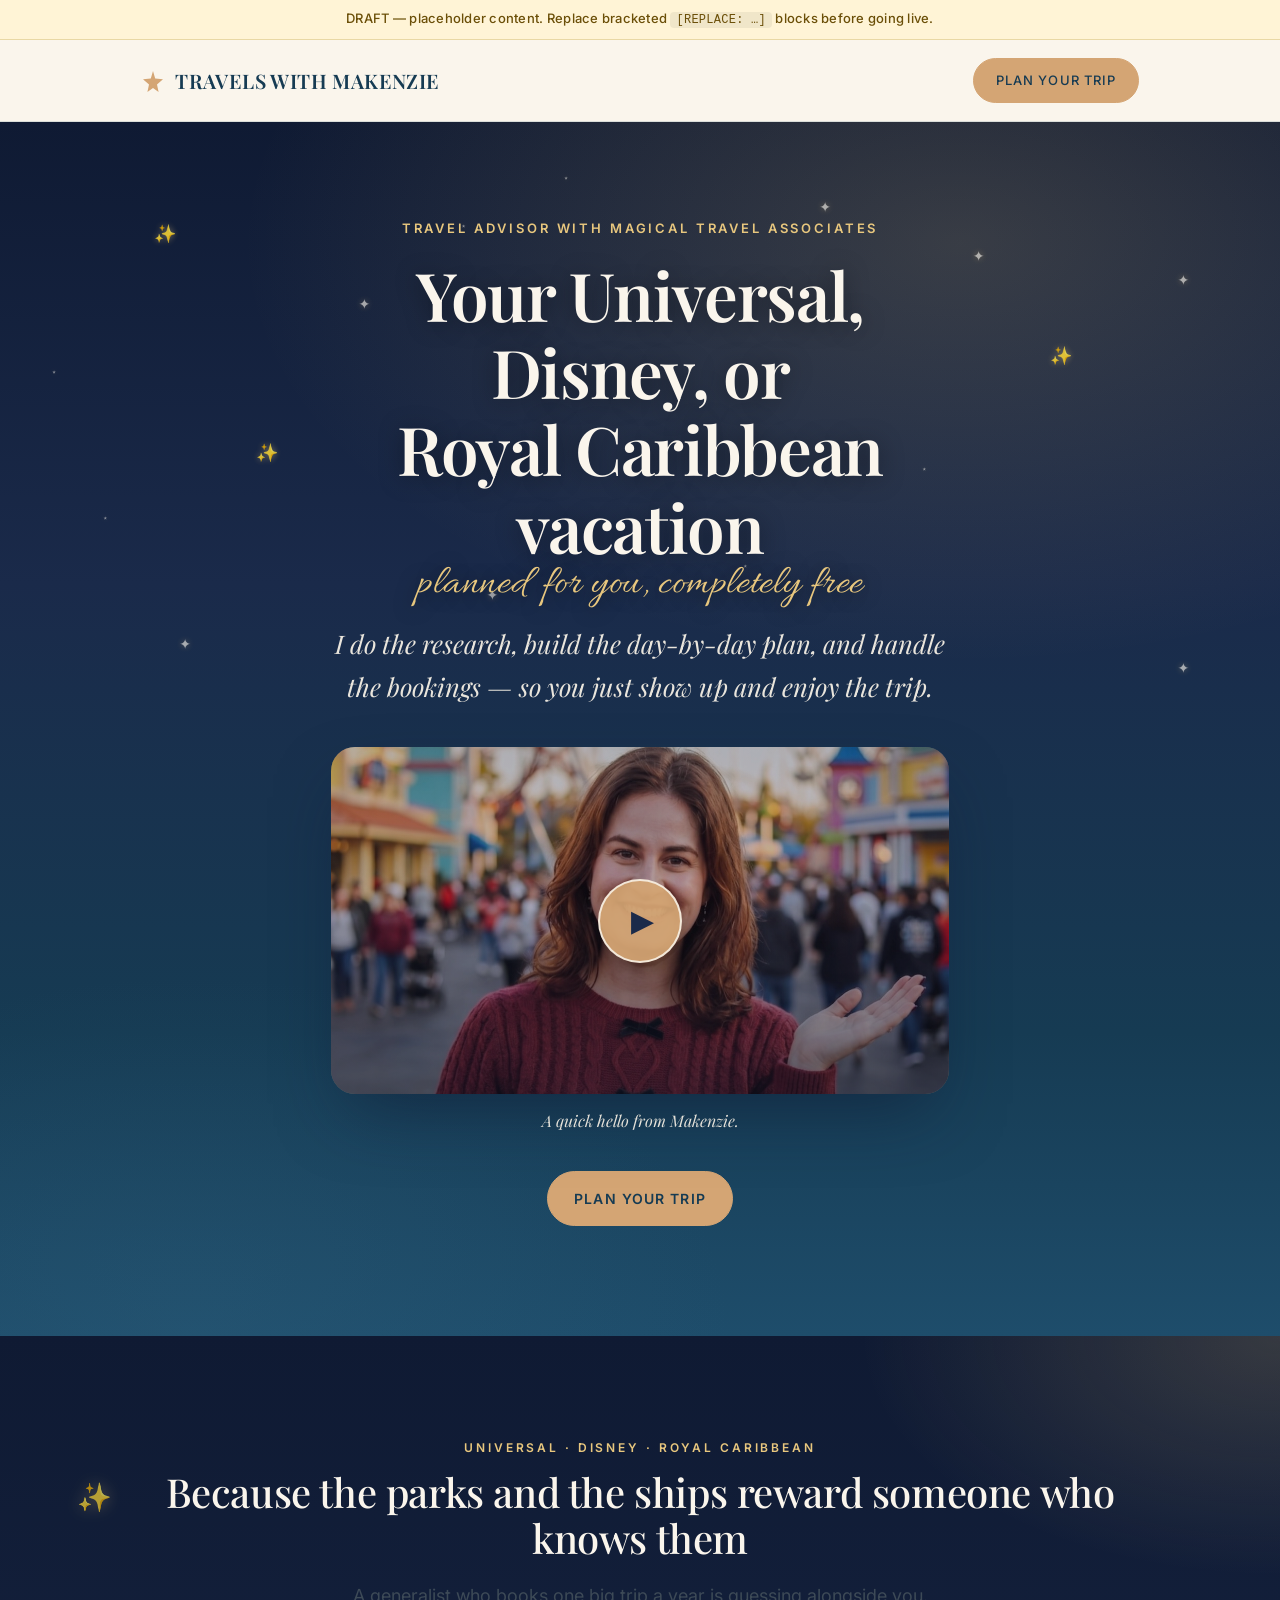
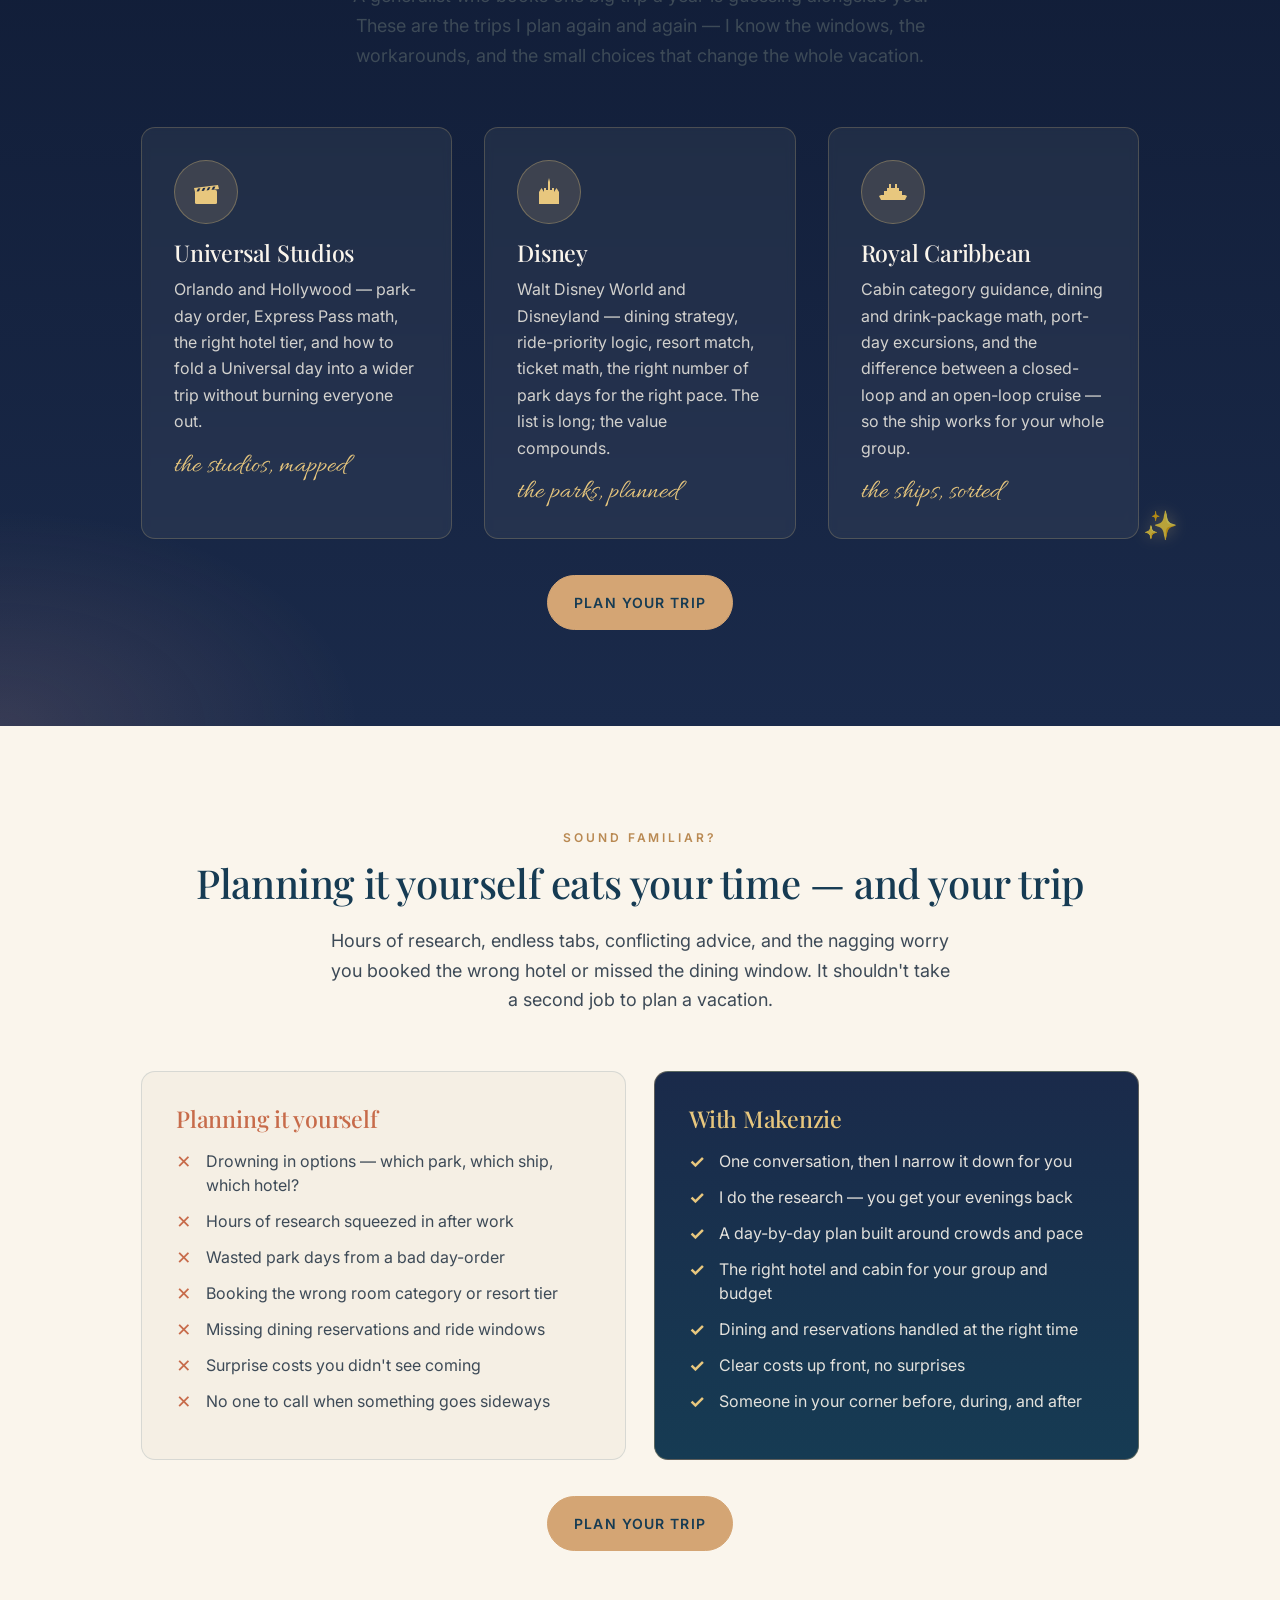
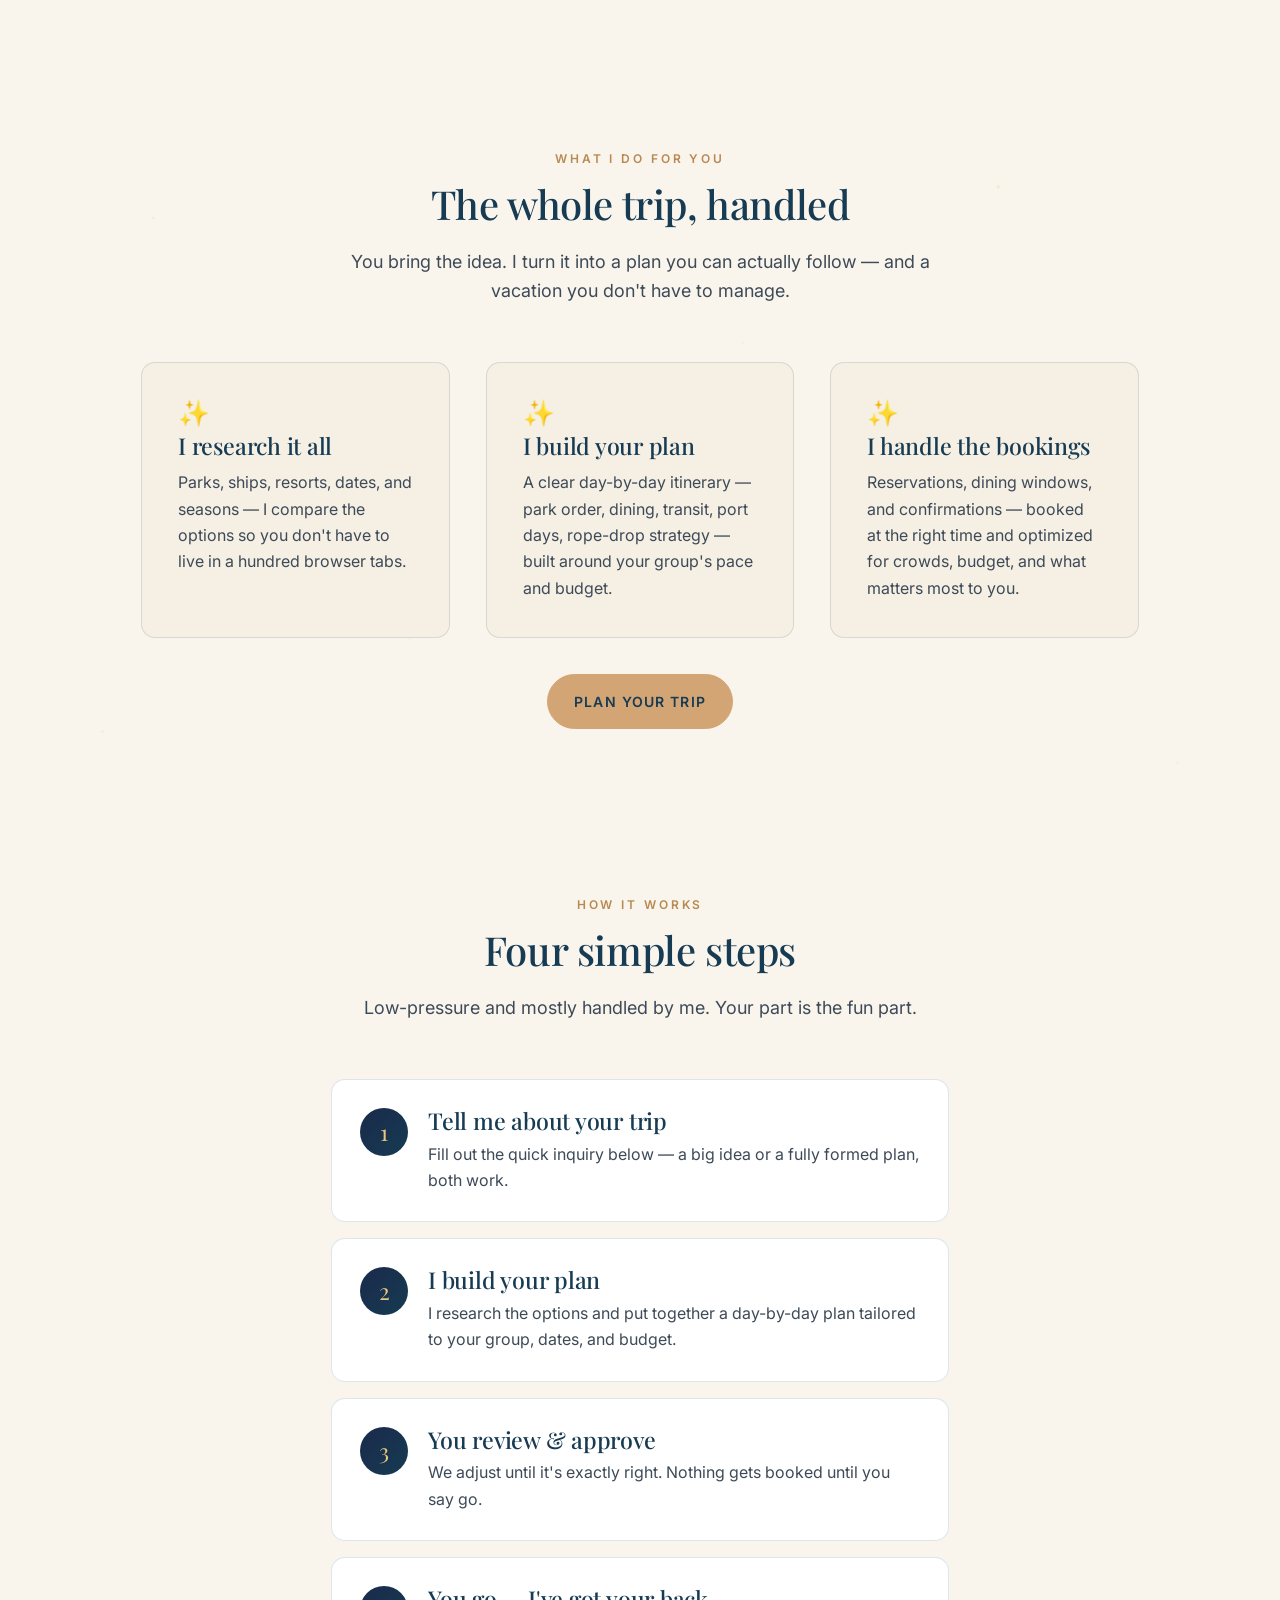
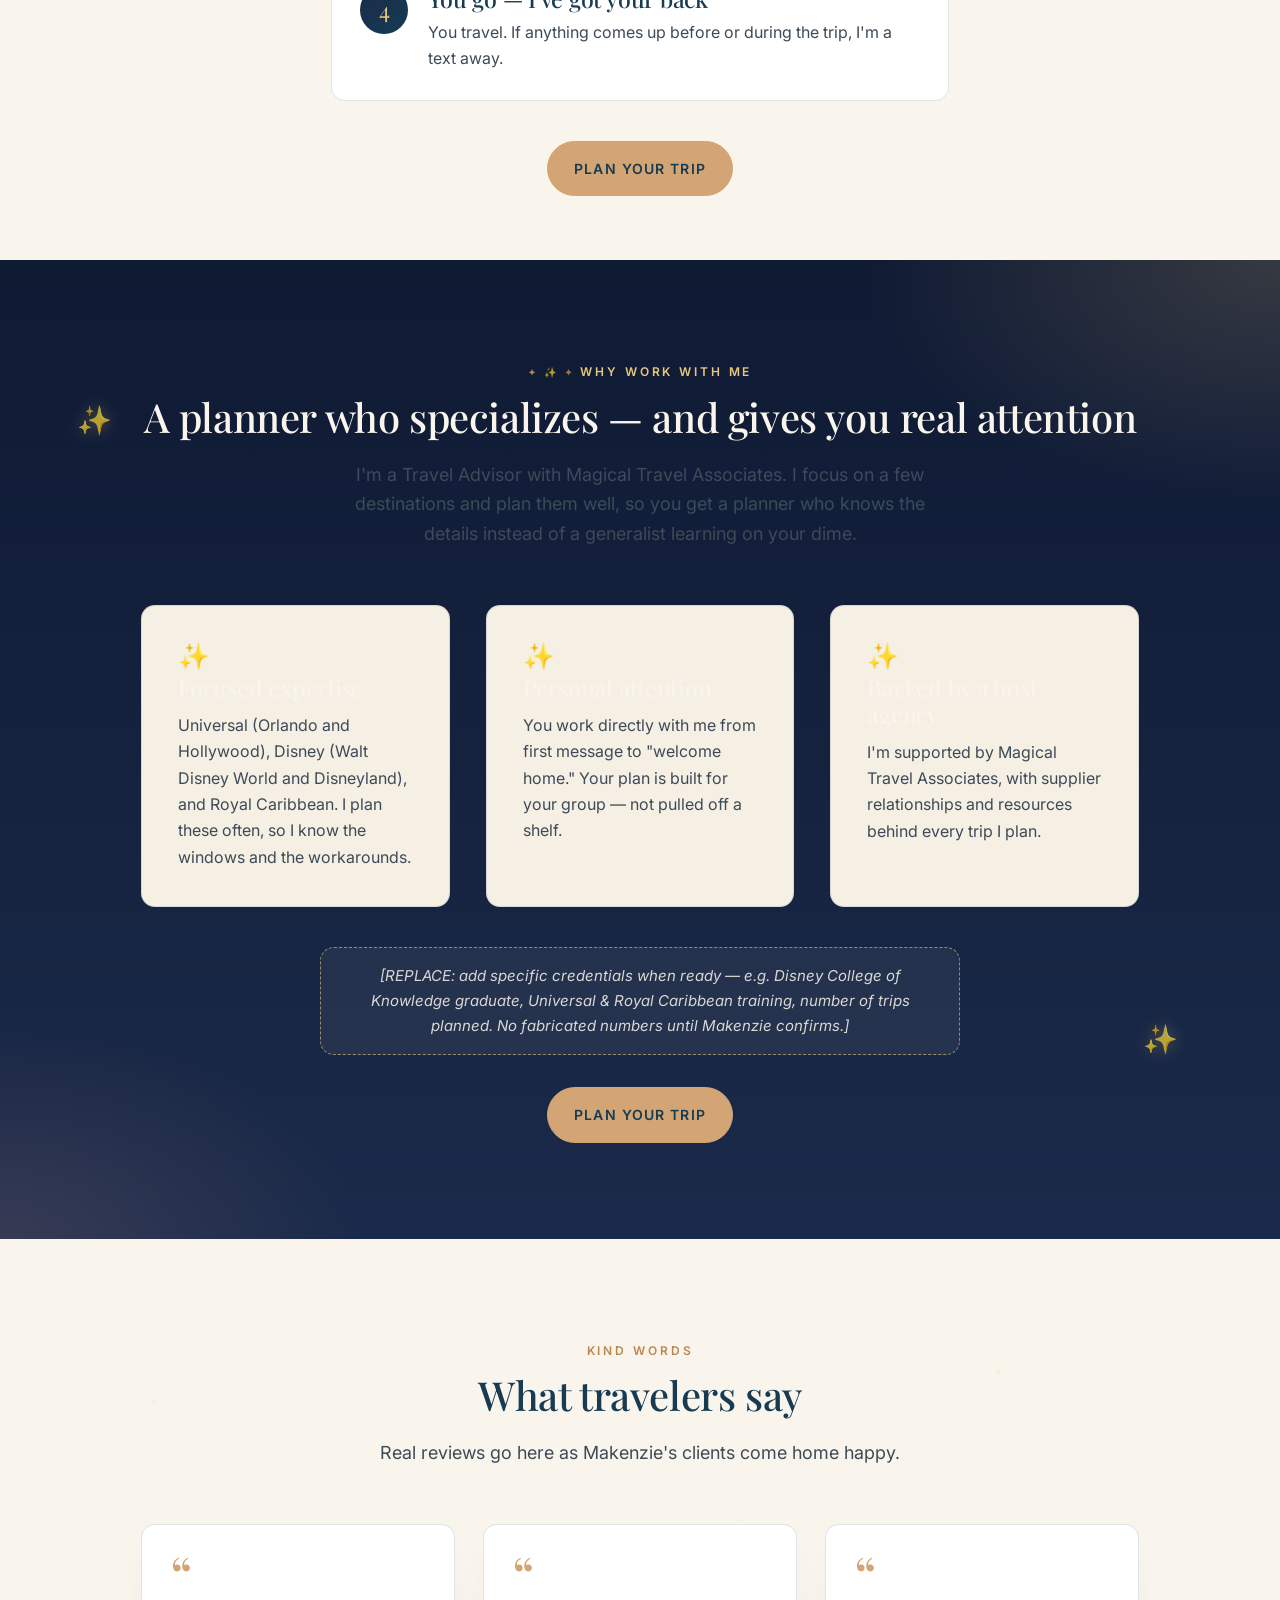
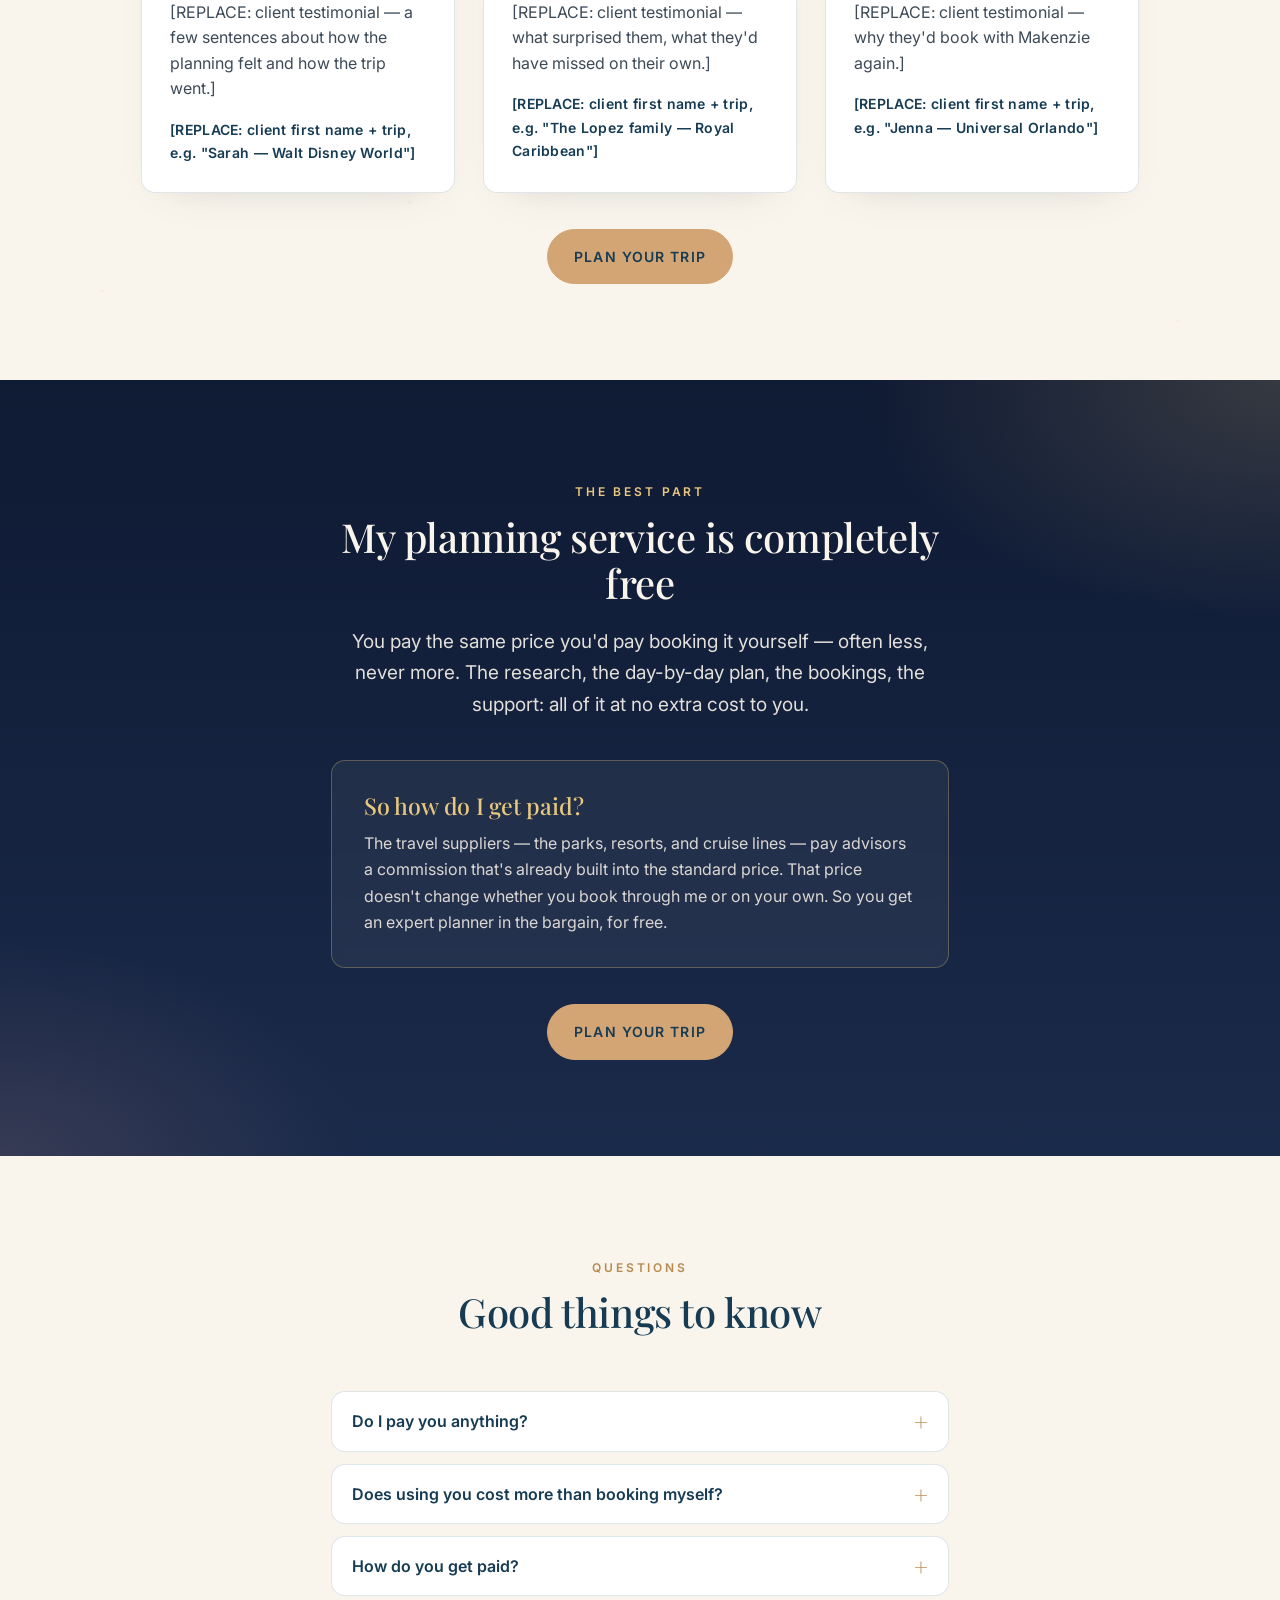
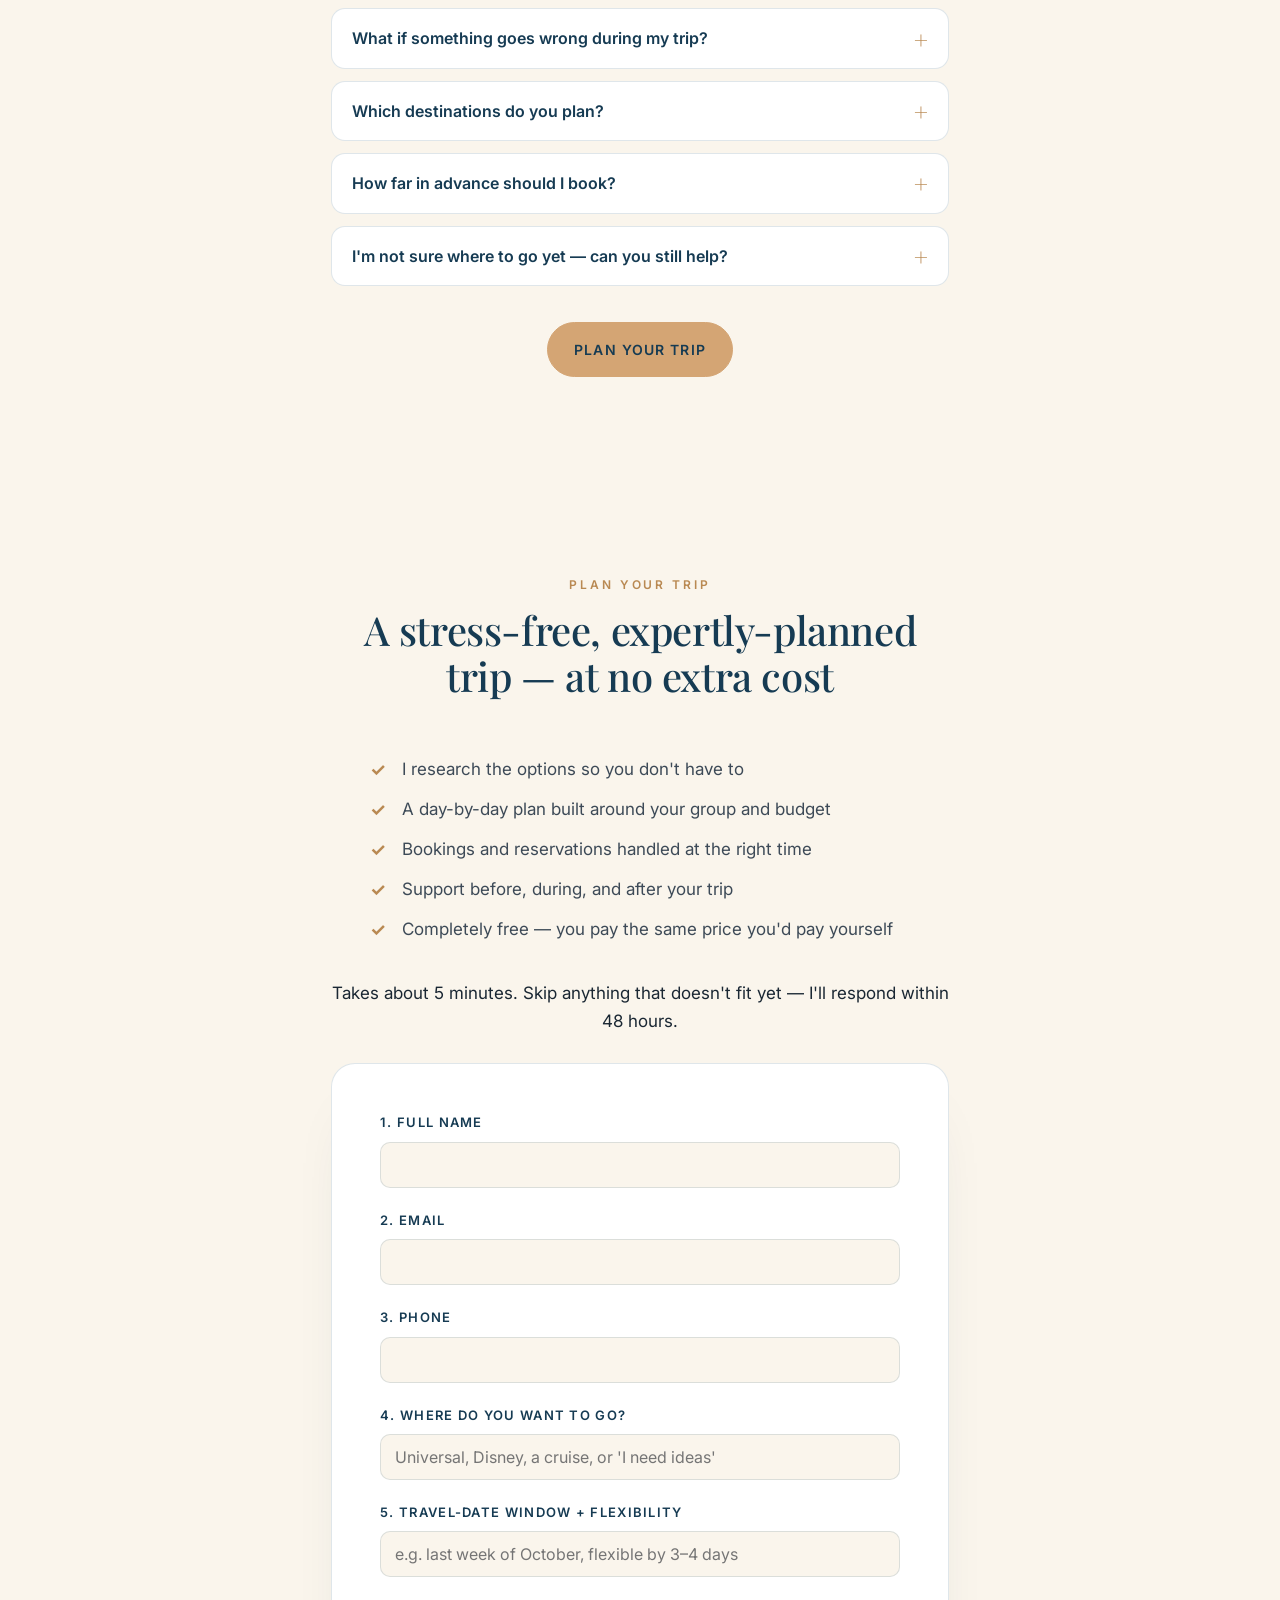
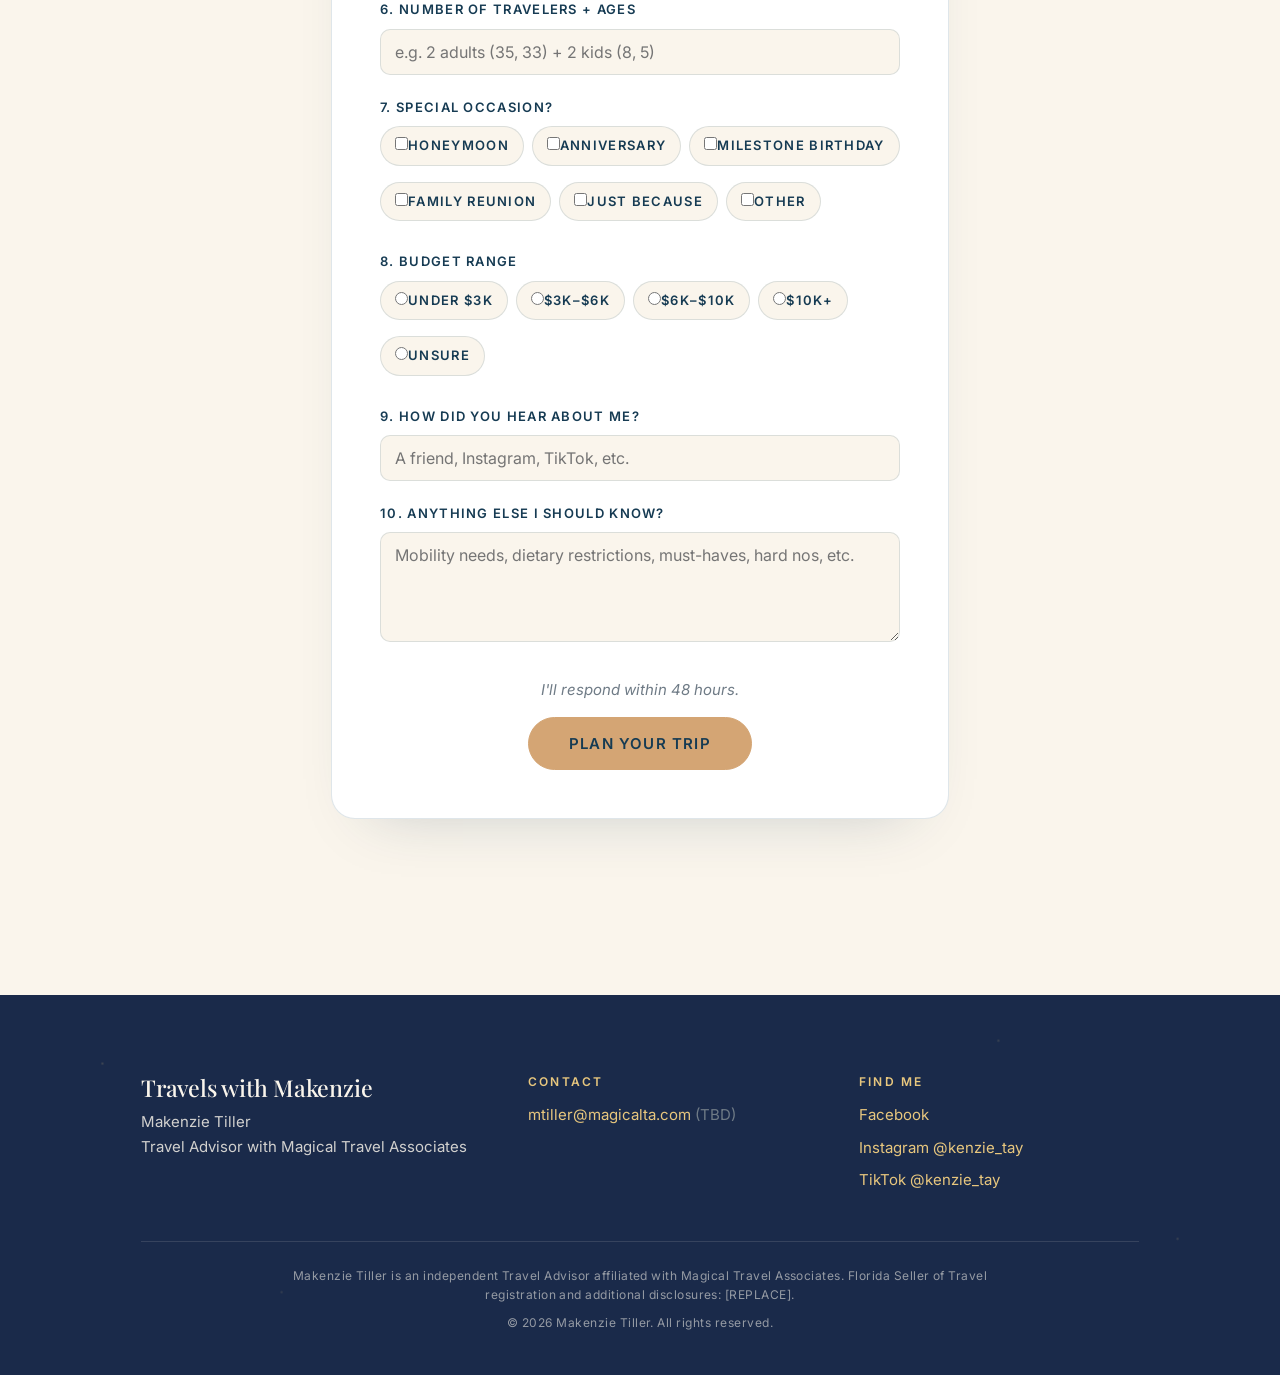
==== commit e47a3e27: "Single-page travel-advisor landing site for makenzietiller.com James Smith-style conversion funnel: " ====
--- a/index.html
+++ b/index.html
@@ -4,9 +4,14 @@
 <head>
   <meta charset="UTF-8">
   <meta name="viewport" content="width=device-width, initial-scale=1.0">
-  <title>Travels with Kenzie — Travel Advisor with Magical Travel Associates</title>
-  <meta name="description" content="Makenzie Tiller, Travel Advisor with Magical Travel Associates. Castle stays, open seas, zero stress. Disney days and cruise nights, planned with care.">
+  <meta name="robots" content="noindex, nofollow">
+  <title>Travels with Makenzie — Travel Advisor with Magical Travel Associates</title>
+  <meta name="description" content="Makenzie Tiller, Travel Advisor with Magical Travel Associates. I help you plan Universal, Disney, and Royal Caribbean vacations — completely free. You pay the same price you'd pay booking it yourself.">
   <meta name="theme-color" content="#1a2a4a">
+  <meta property="og:title" content="Travels with Makenzie — Travel Advisor with Magical Travel Associates">
+  <meta property="og:description" content="Your Universal, Disney, or Royal Caribbean vacation — planned for you, completely free.">
+  <meta property="og:type" content="website">
+  <meta property="og:url" content="https://makenzietiller.com/">
   <link rel="icon" type="image/svg+xml" href="assets/favicon.svg">
   <link rel="preconnect" href="https://fonts.googleapis.com">
   <link rel="preconnect" href="https://fonts.gstatic.com" crossorigin>
@@ -19,27 +24,29 @@
   DRAFT — placeholder content. Replace bracketed <code>[REPLACE: …]</code> blocks before going live.
 </div>
 
+<!-- =========================================================
+     NAV — brand + single CTA, no menu links
+     ========================================================= -->
 <header class="site-header">
   <div class="container">
-    <a href="index.html" class="brand">
+    <a href="#top" class="brand">
       <svg class="mark" viewBox="0 0 24 24" xmlns="http://www.w3.org/2000/svg" aria-hidden="true">
         <path d="M12 2 L14.2 9.4 L22 10.2 L16 15.4 L17.6 23 L12 19 L6.4 23 L8 15.4 L2 10.2 L9.8 9.4 Z" fill="#D4A574"/>
       </svg>
-      Travels with Kenzie
+      Travels with Makenzie
     </a>
     <nav class="primary" aria-label="Primary">
-      <a href="index.html" class="active">Home</a>
-      <a href="about.html">About</a>
-      <a href="plan-trip.html">Plan Your Trip</a>
-      <a href="current-clients.html">Current Clients</a>
+      <a href="#plan" class="btn btn-primary nav-cta">Plan Your Trip</a>
     </nav>
   </div>
 </header>
 
-<!-- =========================================================
-     HERO — magical (starry night → ocean, castle + cruise ship)
-     ========================================================= -->
-<section class="hero hero-magic">
+<span id="top"></span>
+
+<!-- =========================================================
+     1. HERO + VIDEO WELCOME
+     ========================================================= -->
+<section class="hero hero-magic hero-funnel">
   <!-- starfield over the whole hero -->
   <div class="starfield" aria-hidden="true">
     <span class="star bright s1">&#10024;</span>
@@ -61,236 +68,69 @@
     <span class="star tiny s17">&#8902;</span>
   </div>
 
-  <div class="container">
-    <div class="hero-copy">
+  <div class="container hero-funnel-inner">
+    <div class="hero-copy center">
       <div class="eyebrow">Travel Advisor with Magical Travel Associates</div>
       <h1>
-        Travels with Kenzie
-        <span class="script-flourish">happily ever after</span>
+        Your Universal, Disney, or Royal&nbsp;Caribbean vacation
+        <span class="script-flourish">planned for you, completely free</span>
       </h1>
-      <p class="tagline">Castle stays. Open seas. Zero stress.</p>
-      <p class="credentials">Disney days &amp; Cruise nights — planned with care</p>
-      <div class="cta-row">
-        <a href="plan-trip.html" class="btn btn-primary">Plan Your Trip</a>
-        <a href="about.html" class="btn btn-secondary">About Me</a>
-        <a href="current-clients.html" class="btn btn-ghost">Current Clients</a>
-      </div>
-    </div>
-
-    <!-- Castle + cruise scene (right column).
-         Castle: original 5-turret fairytale silhouette, NOT Cinderella Castle.
-         Cruise ship: original generic liner profile, NOT a DCL-specific design.
-         Both authored from scratch — zero IP infringement. -->
-    <div class="magic-scene" aria-hidden="true">
-      <div class="scene-stars">
-        <span class="star bright a1">&#10024;</span>
-        <span class="star tiny a2">&#8902;</span>
-        <span class="star a3">&#10022;</span>
-        <span class="star tiny a4">&#8902;</span>
-        <span class="star a5">&#10022;</span>
-        <span class="star bright a6">&#10024;</span>
-        <span class="star tiny a7">&#8902;</span>
-        <span class="star a8">&#10022;</span>
-        <span class="star tiny a9">&#8902;</span>
-        <span class="star a10">&#10022;</span>
-        <span class="star tiny a11">&#8902;</span>
-        <span class="star a12">&#10022;</span>
-      </div>
-      <svg class="scene-art" viewBox="0 0 400 500" xmlns="http://www.w3.org/2000/svg" preserveAspectRatio="xMidYMax meet" role="img" aria-label="Generic fairytale castle silhouette above a calm sea with a cruise ship">
-        <defs>
-          <linearGradient id="moonGrad" x1="0" y1="0" x2="0" y2="1">
-            <stop offset="0%" stop-color="#F2D89C"/>
-            <stop offset="100%" stop-color="#E8C77E"/>
-          </linearGradient>
-          <linearGradient id="seaGrad" x1="0" y1="0" x2="0" y2="1">
-            <stop offset="0%" stop-color="#163B53" stop-opacity="0.0"/>
-            <stop offset="40%" stop-color="#163B53" stop-opacity="0.9"/>
-            <stop offset="100%" stop-color="#0F1A33"/>
-          </linearGradient>
-          <linearGradient id="castleGrad" x1="0" y1="0" x2="0" y2="1">
-            <stop offset="0%" stop-color="#0F1A33"/>
-            <stop offset="100%" stop-color="#1a2a4a"/>
-          </linearGradient>
-        </defs>
-
-        <!-- moon glow halo -->
-        <circle cx="305" cy="118" r="58" fill="#F2D89C" opacity="0.18"/>
-        <circle cx="305" cy="118" r="40" fill="#F2D89C" opacity="0.22"/>
-        <!-- moon -->
-        <circle cx="305" cy="118" r="28" fill="url(#moonGrad)"/>
-        <circle cx="313" cy="110" r="22" fill="#1a2a4a" opacity="0.35"/>
-
-        <!-- distant rolling hills (silhouettes) -->
-        <path d="M 0 360 Q 80 330 160 350 Q 240 370 320 340 Q 380 322 400 332 L 400 380 L 0 380 Z"
-              fill="#0F1A33" opacity="0.7"/>
-
-        <!-- =========================================================
-             CASTLE — generic 5-turret fairytale silhouette.
-             Asymmetric, no parapets, no wing structures, no single
-             dominant center spire matching Cinderella Castle's profile.
-             Author: Felix (original work), 2026-05-25.
-             ========================================================= -->
-        <g fill="url(#castleGrad)">
-          <!-- main keep body -->
-          <rect x="158" y="240" width="84" height="130"/>
-          <!-- crenellation tops on keep -->
-          <rect x="158" y="234" width="12" height="10"/>
-          <rect x="178" y="234" width="12" height="10"/>
-          <rect x="198" y="234" width="12" height="10"/>
-          <rect x="218" y="234" width="12" height="10"/>
-          <!-- left tower (medium) -->
-          <rect x="124" y="262" width="34" height="108"/>
-          <polygon points="124,262 158,262 141,222"/>
-          <!-- right tower (medium) -->
-          <rect x="242" y="262" width="34" height="108"/>
-          <polygon points="242,262 276,262 259,222"/>
-          <!-- far-left small tower -->
-          <rect x="98" y="296" width="26" height="74"/>
-          <polygon points="98,296 124,296 111,266"/>
-          <!-- far-right small tower -->
-          <rect x="276" y="296" width="26" height="74"/>
-          <polygon points="276,296 302,296 289,266"/>
-          <!-- thin tall spire (off-center, between keep and right tower) -->
-          <rect x="208" y="170" width="14" height="70"/>
-          <polygon points="208,170 222,170 215,138"/>
-          <!-- second thin spire (left of center, shorter) -->
-          <rect x="178" y="194" width="12" height="46"/>
-          <polygon points="178,194 190,194 184,168"/>
-          <!-- flag pole + pennant on tallest spire -->
-          <rect x="214.5" y="118" width="1.4" height="22" fill="#E8C77E"/>
-          <polygon points="216,120 226,124 216,128" fill="#E8C77E"/>
-        </g>
-
-        <!-- castle window glow accents -->
-        <g fill="#E8C77E" opacity="0.85">
-          <rect x="194" y="270" width="6"  height="10" rx="1"/>
-          <rect x="200" y="270" width="6"  height="10" rx="1"/>
-          <rect x="170" y="300" width="6"  height="10" rx="1"/>
-          <rect x="218" y="300" width="6"  height="10" rx="1"/>
-          <rect x="135" y="290" width="5"  height="8"  rx="1"/>
-          <rect x="252" y="290" width="5"  height="8"  rx="1"/>
-          <rect x="106" y="318" width="4"  height="7"  rx="1"/>
-          <rect x="284" y="318" width="4"  height="7"  rx="1"/>
-          <rect x="213" y="200" width="4"  height="6"  rx="1"/>
-        </g>
-
-        <!-- castle base shadow on hill -->
-        <ellipse cx="200" cy="375" rx="120" ry="6" fill="#0F1A33" opacity="0.7"/>
-
-        <!-- =========================================================
-             SEA — gradient water below the horizon.
-             ========================================================= -->
-        <rect x="0" y="375" width="400" height="125" fill="url(#seaGrad)"/>
-
-        <!-- moonlight ripple on water -->
-        <g fill="#F2D89C" opacity="0.18">
-          <ellipse cx="305" cy="395" rx="32" ry="2.5"/>
-          <ellipse cx="305" cy="408" rx="46" ry="2"/>
-          <ellipse cx="305" cy="422" rx="60" ry="1.8"/>
-          <ellipse cx="305" cy="438" rx="74" ry="1.6"/>
-        </g>
-
-        <!-- =========================================================
-             CRUISE SHIP — generic ocean liner silhouette.
-             Hull + tiered superstructure + 2 plain funnels.
-             NOT Disney Cruise Line: no red/yellow trim, no mickey
-             funnel cap, no distinctive bow shape.
-             Author: Felix (original work), 2026-05-25.
-             ========================================================= -->
-        <g transform="translate(34, 412)">
-          <!-- hull -->
-          <path d="M 0 22 L 8 32 L 152 32 L 168 22 L 156 18 L 12 18 Z" fill="#0F1A33"/>
-          <!-- main superstructure block -->
-          <rect x="20" y="6" width="124" height="12" fill="#1a2a4a"/>
-          <!-- second deck -->
-          <rect x="34" y="-2" width="96" height="8" fill="#2A3B66"/>
-          <!-- wheelhouse -->
-          <rect x="48" y="-8" width="64" height="6" fill="#2A3B66"/>
-          <!-- two funnels -->
-          <rect x="60" y="-20" width="10" height="12" fill="#2A3B66"/>
-          <rect x="90" y="-20" width="10" height="12" fill="#2A3B66"/>
-          <!-- single mast aft -->
-          <rect x="126" y="-18" width="1.4" height="14" fill="#2A3B66"/>
-          <!-- porthole rows (warm glow) -->
-          <g fill="#E8C77E" opacity="0.9">
-            <rect x="24" y="9"  width="3" height="3" rx="0.5"/>
-            <rect x="32" y="9"  width="3" height="3" rx="0.5"/>
-            <rect x="40" y="9"  width="3" height="3" rx="0.5"/>
-            <rect x="48" y="9"  width="3" height="3" rx="0.5"/>
-            <rect x="56" y="9"  width="3" height="3" rx="0.5"/>
-            <rect x="64" y="9"  width="3" height="3" rx="0.5"/>
-            <rect x="72" y="9"  width="3" height="3" rx="0.5"/>
-            <rect x="80" y="9"  width="3" height="3" rx="0.5"/>
-            <rect x="88" y="9"  width="3" height="3" rx="0.5"/>
-            <rect x="96" y="9"  width="3" height="3" rx="0.5"/>
-            <rect x="104" y="9" width="3" height="3" rx="0.5"/>
-            <rect x="112" y="9" width="3" height="3" rx="0.5"/>
-            <rect x="120" y="9" width="3" height="3" rx="0.5"/>
-            <rect x="128" y="9" width="3" height="3" rx="0.5"/>
-            <rect x="136" y="9" width="3" height="3" rx="0.5"/>
-            <!-- second deck portholes -->
-            <rect x="40" y="1" width="2.5" height="2.5" rx="0.5"/>
-            <rect x="48" y="1" width="2.5" height="2.5" rx="0.5"/>
-            <rect x="56" y="1" width="2.5" height="2.5" rx="0.5"/>
-            <rect x="64" y="1" width="2.5" height="2.5" rx="0.5"/>
-            <rect x="72" y="1" width="2.5" height="2.5" rx="0.5"/>
-            <rect x="80" y="1" width="2.5" height="2.5" rx="0.5"/>
-            <rect x="88" y="1" width="2.5" height="2.5" rx="0.5"/>
-            <rect x="96" y="1" width="2.5" height="2.5" rx="0.5"/>
-            <rect x="104" y="1" width="2.5" height="2.5" rx="0.5"/>
-            <rect x="112" y="1" width="2.5" height="2.5" rx="0.5"/>
-            <rect x="120" y="1" width="2.5" height="2.5" rx="0.5"/>
-          </g>
-          <!-- ship reflection on water -->
-          <rect x="8" y="34" width="160" height="1.5" fill="#F2D89C" opacity="0.35"/>
-        </g>
-      </svg>
-    </div>
-  </div>
-</section>
-
-<!-- =========================================================
-     WHY WORK WITH ME — pillars
-     ========================================================= -->
-<section class="why fade-in sparkle-bg">
-  <div class="container">
-    <div class="section-head">
-      <span class="eyebrow"><span class="sparkles" aria-hidden="true"><span>&#10022;</span><span>&#10024;</span><span>&#10022;</span></span> Why work with me</span>
-      <h2>Trips planned by someone who knows the parks and the ships</h2>
-      <p class="lead">I'm a Travel Advisor with Magical Travel Associates, specializing in Disney vacations and cruises. I plan the kind of trip I'd want to come home to — well-organized, worth the time off, and easy to enjoy.</p>
-    </div>
-    <div class="pillars">
-      <div class="pillar">
-        <span class="sparkle">&#10024;</span>
-        <h3>Strategic Planning</h3>
-        <p>No guesswork, no missed windows. I map every step — booking dates, dining, transit, rope-drop strategy, port days — before you ever pack a bag.</p>
-      </div>
-      <div class="pillar">
-        <span class="sparkle">&#10024;</span>
-        <h3>Structured Process</h3>
-        <p>Clear timelines, simple forms, and a shared planning doc so you always know what's next and what's already handled.</p>
-      </div>
-      <div class="pillar">
-        <span class="sparkle">&#10024;</span>
-        <h3>Complimentary Services</h3>
-        <p>You get expert-level organization, personalized recommendations, and trip support at no additional cost. The supplier pays me, not you.</p>
-      </div>
-    </div>
-  </div>
-</section>
-
-<!-- =========================================================
-     WHY A DISNEY + CRUISE SPECIALIST?
+      <p class="tagline">I do the research, build the day-by-day plan, and handle the bookings — so you just show up and enjoy the trip.</p>
+    </div>
+
+    <!-- =========================================================
+         MOCK VIDEO PLAYER — 16:9, drop-in poster + play button.
+         REPLACE: drop Makenzie's photo/video here; poster image goes in #welcome-video-poster
+         ========================================================= -->
+    <div class="welcome-video">
+      <div class="video-frame">
+        <div id="welcome-video-poster" class="video-poster" aria-hidden="true"></div>
+        <button class="video-play" type="button" aria-label="Play welcome video">
+          <span class="play-icon">&#9654;</span>
+        </button>
+      </div>
+      <p class="video-caption">A quick hello from Makenzie.</p>
+    </div>
+
+    <div class="cta-row" style="justify-content:center;">
+      <a href="#plan" class="btn btn-primary">Plan Your Trip</a>
+    </div>
+  </div>
+</section>
+
+<!-- =========================================================
+     2. THE 3 PILLARS — Universal / Disney / Royal Caribbean
      ========================================================= -->
 <section class="specialist-section fade-in">
   <div class="container">
     <div class="section-head">
-      <span class="eyebrow">Why a Disney + Cruise specialist?</span>
+      <span class="eyebrow">Universal · Disney · Royal Caribbean</span>
       <h2>Because the parks and the ships reward someone who knows them</h2>
-      <p class="lead">A generalist who books one Disney trip a year is guessing alongside you. I plan these trips constantly — for clients, friends, and family. I know the windows, the workarounds, and the small choices that change the whole trip.</p>
-    </div>
-
-    <div class="specialist-grid">
+      <p class="lead">A generalist who books one big trip a year is guessing alongside you. These are the trips I plan again and again — I know the windows, the workarounds, and the small choices that change the whole vacation.</p>
+    </div>
+
+    <div class="specialist-grid three-up">
+      <div class="specialist-card">
+        <div class="icon-wrap" aria-hidden="true">
+          <!-- mini clapboard icon (original, generic — NOT a Universal trademark) -->
+          <svg viewBox="0 0 36 36" xmlns="http://www.w3.org/2000/svg">
+            <g fill="#E8C77E">
+              <rect x="7" y="16" width="22" height="14" rx="1.5"/>
+              <polygon points="6,14 30,11 31,15 7,18"/>
+            </g>
+            <g fill="#1a2a4a">
+              <polygon points="10,14.6 12.4,14.3 11.0,17.3 8.6,17.6"/>
+              <polygon points="15,14.0 17.4,13.7 16.0,16.7 13.6,17.0"/>
+              <polygon points="20,13.4 22.4,13.1 21.0,16.1 18.6,16.4"/>
+              <polygon points="25,12.8 27.4,12.5 26.0,15.5 23.6,15.8"/>
+            </g>
+          </svg>
+        </div>
+        <h3>Universal Studios</h3>
+        <p>Orlando and Hollywood — park-day order, Express Pass math, the right hotel tier, and how to fold a Universal day into a wider trip without burning everyone out.</p>
+        <span class="label">the studios, mapped</span>
+      </div>
+
       <div class="specialist-card">
         <div class="icon-wrap" aria-hidden="true">
           <!-- mini castle icon (original, generic) -->
@@ -309,8 +149,8 @@
             </g>
           </svg>
         </div>
-        <h3>Disney days</h3>
-        <p>Walt Disney World, Disneyland, dining strategy, ride-priority logic, resort match, ticket math, the right number of park days for the right pace. The list is long; the value compounds.</p>
+        <h3>Disney</h3>
+        <p>Walt Disney World and Disneyland — dining strategy, ride-priority logic, resort match, ticket math, the right number of park days for the right pace. The list is long; the value compounds.</p>
         <span class="label">the parks, planned</span>
       </div>
 
@@ -327,26 +167,369 @@
             </g>
           </svg>
         </div>
-        <h3>Cruise nights</h3>
-        <p>Disney Cruise Line plus Royal Caribbean, Carnival, Norwegian, Virgin and more. Cabin category guidance, dining-rotation tips, port-day excursions, drink-package math, and the difference between a closed-loop and an open-loop cruise.</p>
+        <h3>Royal Caribbean</h3>
+        <p>Cabin category guidance, dining and drink-package math, port-day excursions, and the difference between a closed-loop and an open-loop cruise — so the ship works for your whole group.</p>
         <span class="label">the ships, sorted</span>
       </div>
     </div>
 
-    <p class="script-flourish">your magic, my logistics</p>
-  </div>
-</section>
-
-<!-- =========================================================
-     SUB-CTA
-     ========================================================= -->
-<section class="sub-cta fade-in tight">
+    <div class="cta-row" style="justify-content:center; margin-top:36px;">
+      <a href="#plan" class="btn btn-primary">Plan Your Trip</a>
+    </div>
+  </div>
+</section>
+
+<!-- =========================================================
+     3. PROBLEM / EMPATHY — before/after compare
+     ========================================================= -->
+<section class="fade-in">
+  <div class="container">
+    <div class="section-head">
+      <span class="eyebrow">Sound familiar?</span>
+      <h2>Planning it yourself eats your time — and your trip</h2>
+      <p class="lead">Hours of research, endless tabs, conflicting advice, and the nagging worry you booked the wrong hotel or missed the dining window. It shouldn't take a second job to plan a vacation.</p>
+    </div>
+
+    <div class="compare">
+      <div class="compare-col diy">
+        <h3>Planning it yourself</h3>
+        <ul>
+          <li>Drowning in options — which park, which ship, which hotel?</li>
+          <li>Hours of research squeezed in after work</li>
+          <li>Wasted park days from a bad day-order</li>
+          <li>Booking the wrong room category or resort tier</li>
+          <li>Missing dining reservations and ride windows</li>
+          <li>Surprise costs you didn't see coming</li>
+          <li>No one to call when something goes sideways</li>
+        </ul>
+      </div>
+      <div class="compare-col withme">
+        <h3>With Makenzie</h3>
+        <ul>
+          <li>One conversation, then I narrow it down for you</li>
+          <li>I do the research — you get your evenings back</li>
+          <li>A day-by-day plan built around crowds and pace</li>
+          <li>The right hotel and cabin for your group and budget</li>
+          <li>Dining and reservations handled at the right time</li>
+          <li>Clear costs up front, no surprises</li>
+          <li>Someone in your corner before, during, and after</li>
+        </ul>
+      </div>
+    </div>
+
+    <div class="cta-row" style="justify-content:center; margin-top:36px;">
+      <a href="#plan" class="btn btn-primary">Plan Your Trip</a>
+    </div>
+  </div>
+</section>
+
+<!-- =========================================================
+     4. WHAT I DO FOR YOU — done-for-you value
+     ========================================================= -->
+<section class="fade-in sparkle-bg">
+  <div class="container">
+    <div class="section-head">
+      <span class="eyebrow">What I do for you</span>
+      <h2>The whole trip, handled</h2>
+      <p class="lead">You bring the idea. I turn it into a plan you can actually follow — and a vacation you don't have to manage.</p>
+    </div>
+    <div class="pillars">
+      <div class="pillar">
+        <span class="sparkle">&#10024;</span>
+        <h3>I research it all</h3>
+        <p>Parks, ships, resorts, dates, and seasons — I compare the options so you don't have to live in a hundred browser tabs.</p>
+      </div>
+      <div class="pillar">
+        <span class="sparkle">&#10024;</span>
+        <h3>I build your plan</h3>
+        <p>A clear day-by-day itinerary — park order, dining, transit, port days, rope-drop strategy — built around your group's pace and budget.</p>
+      </div>
+      <div class="pillar">
+        <span class="sparkle">&#10024;</span>
+        <h3>I handle the bookings</h3>
+        <p>Reservations, dining windows, and confirmations — booked at the right time and optimized for crowds, budget, and what matters most to you.</p>
+      </div>
+    </div>
+
+    <div class="cta-row" style="justify-content:center; margin-top:36px;">
+      <a href="#plan" class="btn btn-primary">Plan Your Trip</a>
+    </div>
+  </div>
+</section>
+
+<!-- =========================================================
+     5. HOW IT WORKS — 4 numbered steps
+     ========================================================= -->
+<section class="fade-in tight">
+  <div class="container narrow">
+    <div class="section-head">
+      <span class="eyebrow">How it works</span>
+      <h2>Four simple steps</h2>
+      <p class="lead">Low-pressure and mostly handled by me. Your part is the fun part.</p>
+    </div>
+    <div class="howit">
+      <div class="howit-step">
+        <span class="n">1</span>
+        <div>
+          <h3>Tell me about your trip</h3>
+          <p>Fill out the quick inquiry below — a big idea or a fully formed plan, both work.</p>
+        </div>
+      </div>
+      <div class="howit-step">
+        <span class="n">2</span>
+        <div>
+          <h3>I build your plan</h3>
+          <p>I research the options and put together a day-by-day plan tailored to your group, dates, and budget.</p>
+        </div>
+      </div>
+      <div class="howit-step">
+        <span class="n">3</span>
+        <div>
+          <h3>You review &amp; approve</h3>
+          <p>We adjust until it's exactly right. Nothing gets booked until you say go.</p>
+        </div>
+      </div>
+      <div class="howit-step">
+        <span class="n">4</span>
+        <div>
+          <h3>You go — I've got your back</h3>
+          <p>You travel. If anything comes up before or during the trip, I'm a text away.</p>
+        </div>
+      </div>
+    </div>
+
+    <div class="cta-row" style="justify-content:center; margin-top:40px;">
+      <a href="#plan" class="btn btn-primary">Plan Your Trip</a>
+    </div>
+  </div>
+</section>
+
+<!-- =========================================================
+     6. WHY WORK WITH ME — authority (honest framing)
+     ========================================================= -->
+<section class="specialist-section fade-in">
+  <div class="container">
+    <div class="section-head">
+      <span class="eyebrow"><span class="sparkles" aria-hidden="true"><span>&#10022;</span><span>&#10024;</span><span>&#10022;</span></span> Why work with me</span>
+      <h2>A planner who specializes — and gives you real attention</h2>
+      <p class="lead">I'm a Travel Advisor with Magical Travel Associates. I focus on a few destinations and plan them well, so you get a planner who knows the details instead of a generalist learning on your dime.</p>
+    </div>
+    <div class="pillars">
+      <div class="pillar">
+        <span class="sparkle">&#10024;</span>
+        <h3>Focused expertise</h3>
+        <p>Universal (Orlando and Hollywood), Disney (Walt Disney World and Disneyland), and Royal Caribbean. I plan these often, so I know the windows and the workarounds.</p>
+      </div>
+      <div class="pillar">
+        <span class="sparkle">&#10024;</span>
+        <h3>Personal attention</h3>
+        <p>You work directly with me from first message to "welcome home." Your plan is built for your group — not pulled off a shelf.</p>
+      </div>
+      <div class="pillar">
+        <span class="sparkle">&#10024;</span>
+        <h3>Backed by a host agency</h3>
+        <p>I'm supported by Magical Travel Associates, with supplier relationships and resources behind every trip I plan.</p>
+      </div>
+    </div>
+
+    <p class="credential-note">[REPLACE: add specific credentials when ready — e.g. Disney College of Knowledge graduate, Universal &amp; Royal Caribbean training, number of trips planned. No fabricated numbers until Makenzie confirms.]</p>
+
+    <div class="cta-row" style="justify-content:center; margin-top:32px;">
+      <a href="#plan" class="btn btn-primary">Plan Your Trip</a>
+    </div>
+  </div>
+</section>
+
+<!-- =========================================================
+     7. SOCIAL PROOF — placeholder testimonials
+     ========================================================= -->
+<section class="fade-in sparkle-bg">
+  <div class="container">
+    <div class="section-head">
+      <span class="eyebrow">Kind words</span>
+      <h2>What travelers say</h2>
+      <p class="lead">Real reviews go here as Makenzie's clients come home happy.</p>
+    </div>
+    <div class="testimonials">
+      <figure class="testimonial">
+        <span class="quote-mark" aria-hidden="true">&#8220;</span>
+        <blockquote>[REPLACE: client testimonial — a few sentences about how the planning felt and how the trip went.]</blockquote>
+        <figcaption>[REPLACE: client first name + trip, e.g. "Sarah — Walt Disney World"]</figcaption>
+      </figure>
+      <figure class="testimonial">
+        <span class="quote-mark" aria-hidden="true">&#8220;</span>
+        <blockquote>[REPLACE: client testimonial — what surprised them, what they'd have missed on their own.]</blockquote>
+        <figcaption>[REPLACE: client first name + trip, e.g. "The Lopez family — Royal Caribbean"]</figcaption>
+      </figure>
+      <figure class="testimonial">
+        <span class="quote-mark" aria-hidden="true">&#8220;</span>
+        <blockquote>[REPLACE: client testimonial — why they'd book with Makenzie again.]</blockquote>
+        <figcaption>[REPLACE: client first name + trip, e.g. "Jenna — Universal Orlando"]</figcaption>
+      </figure>
+    </div>
+
+    <div class="cta-row" style="justify-content:center; margin-top:36px;">
+      <a href="#plan" class="btn btn-primary">Plan Your Trip</a>
+    </div>
+  </div>
+</section>
+
+<!-- =========================================================
+     8. THE "IT'S FREE" REVERSAL
+     ========================================================= -->
+<section class="reversal fade-in">
   <div class="container narrow center">
-    <h2>Have a trip in mind?</h2>
-    <p class="lead">Fill out the dream-trip inquiry and I'll respond within 48 hours.</p>
-    <div class="cta-row" style="justify-content:center;">
-      <a href="plan-trip.html" class="btn btn-primary">Start Your Trip</a>
-    </div>
+    <span class="eyebrow">The best part</span>
+    <h2>My planning service is completely free</h2>
+    <p class="reversal-lead">You pay the same price you'd pay booking it yourself — often less, never more. The research, the day-by-day plan, the bookings, the support: all of it at no extra cost to you.</p>
+    <div class="reversal-card">
+      <h3>So how do I get paid?</h3>
+      <p>The travel suppliers — the parks, resorts, and cruise lines — pay advisors a commission that's already built into the standard price. That price doesn't change whether you book through me or on your own. So you get an expert planner in the bargain, for free.</p>
+    </div>
+    <div class="cta-row" style="justify-content:center; margin-top:36px;">
+      <a href="#plan" class="btn btn-primary">Plan Your Trip</a>
+    </div>
+  </div>
+</section>
+
+<!-- =========================================================
+     9. FAQ
+     ========================================================= -->
+<section class="fade-in">
+  <div class="container narrow">
+    <div class="section-head">
+      <span class="eyebrow">Questions</span>
+      <h2>Good things to know</h2>
+    </div>
+    <div class="faq">
+      <details>
+        <summary>Do I pay you anything?</summary>
+        <div class="answer"><p>No. My planning service is free to you. I'm paid a commission by the travel suppliers, and that commission is already built into the standard price of your trip.</p></div>
+      </details>
+      <details>
+        <summary>Does using you cost more than booking myself?</summary>
+        <div class="answer"><p>No — you pay the same price you'd pay booking directly, and often less when I can apply current promotions. You never pay more for working with me.</p></div>
+      </details>
+      <details>
+        <summary>How do you get paid?</summary>
+        <div class="answer"><p>The parks, resorts, and cruise lines pay advisors a commission out of the trip cost you'd be paying them anyway. It doesn't change your price — it just means you get a planner included.</p></div>
+      </details>
+      <details>
+        <summary>What if something goes wrong during my trip?</summary>
+        <div class="answer"><p>Text me first and I'll help sort it out — usually within the hour. For true emergencies (medical, theft, lost passport), call local emergency services first, then loop me in.</p></div>
+      </details>
+      <details>
+        <summary>Which destinations do you plan?</summary>
+        <div class="answer"><p>My focus is Universal Studios (Orlando and Hollywood), Disney (Walt Disney World and Disneyland), and Royal Caribbean cruises. I'm happy to plan beyond them too — just ask.</p></div>
+      </details>
+      <details>
+        <summary>How far in advance should I book?</summary>
+        <div class="answer"><p>The earlier the better — the best dining, excursions, and room categories go first, especially on holiday dates. As soon as you have a rough window, reach out and I'll tell you exactly when to lock things in.</p></div>
+      </details>
+      <details>
+        <summary>I'm not sure where to go yet — can you still help?</summary>
+        <div class="answer"><p>Absolutely. Bring a vibe, a budget, or just "we need a break" and I'll help you figure out the right trip. Start anywhere and I'll take it from there.</p></div>
+      </details>
+    </div>
+
+    <div class="cta-row" style="justify-content:center; margin-top:36px;">
+      <a href="#plan" class="btn btn-primary">Plan Your Trip</a>
+    </div>
+  </div>
+</section>
+
+<!-- =========================================================
+     10. FINAL RECAP CTA + THE FORM
+     ========================================================= -->
+<section id="plan" class="plan-section fade-in">
+  <div class="container narrow">
+    <div class="section-head">
+      <span class="eyebrow">Plan Your Trip</span>
+      <h2>A stress-free, expertly-planned trip — at no extra cost</h2>
+    </div>
+
+    <ul class="recap-list">
+      <li>I research the options so you don't have to</li>
+      <li>A day-by-day plan built around your group and budget</li>
+      <li>Bookings and reservations handled at the right time</li>
+      <li>Support before, during, and after your trip</li>
+      <li>Completely free — you pay the same price you'd pay yourself</li>
+    </ul>
+
+    <p class="lead center" style="margin-bottom: 28px;">Takes about 5 minutes. Skip anything that doesn't fit yet — I'll respond within 48 hours.</p>
+
+    <!-- TODO: wire to Google Form, Tally, or Typeform -->
+    <form class="inquiry-form" action="#" method="post" onsubmit="event.preventDefault(); alert('Form is a placeholder — wire to Google Form, Tally, or Typeform before going live.');">
+
+      <div class="field">
+        <label for="full-name">1. Full name</label>
+        <input type="text" id="full-name" name="full_name" required>
+      </div>
+
+      <div class="field">
+        <label for="email">2. Email</label>
+        <input type="email" id="email" name="email" required>
+      </div>
+
+      <div class="field">
+        <label for="phone">3. Phone</label>
+        <input type="tel" id="phone" name="phone">
+      </div>
+
+      <div class="field">
+        <label for="dream-destination">4. Where do you want to go?</label>
+        <input type="text" id="dream-destination" name="destination" placeholder="Universal, Disney, a cruise, or 'I need ideas'">
+      </div>
+
+      <div class="field">
+        <label for="dates">5. Travel-date window + flexibility</label>
+        <input type="text" id="dates" name="dates" placeholder="e.g. last week of October, flexible by 3–4 days">
+      </div>
+
+      <div class="field">
+        <label for="travelers">6. Number of travelers + ages</label>
+        <input type="text" id="travelers" name="travelers" placeholder="e.g. 2 adults (35, 33) + 2 kids (8, 5)">
+      </div>
+
+      <div class="field">
+        <label>7. Special occasion?</label>
+        <div class="choice-group">
+          <label class="choice"><input type="checkbox" name="occasion" value="Honeymoon"><span>Honeymoon</span></label>
+          <label class="choice"><input type="checkbox" name="occasion" value="Anniversary"><span>Anniversary</span></label>
+          <label class="choice"><input type="checkbox" name="occasion" value="Milestone Birthday"><span>Milestone Birthday</span></label>
+          <label class="choice"><input type="checkbox" name="occasion" value="Family Reunion"><span>Family Reunion</span></label>
+          <label class="choice"><input type="checkbox" name="occasion" value="Just Because"><span>Just Because</span></label>
+          <label class="choice"><input type="checkbox" name="occasion" value="Other"><span>Other</span></label>
+        </div>
+      </div>
+
+      <div class="field">
+        <label>8. Budget range</label>
+        <div class="choice-group">
+          <label class="choice"><input type="radio" name="budget" value="Under 3K"><span>Under $3K</span></label>
+          <label class="choice"><input type="radio" name="budget" value="3-6K"><span>$3K–$6K</span></label>
+          <label class="choice"><input type="radio" name="budget" value="6-10K"><span>$6K–$10K</span></label>
+          <label class="choice"><input type="radio" name="budget" value="10K+"><span>$10K+</span></label>
+          <label class="choice"><input type="radio" name="budget" value="Unsure"><span>Unsure</span></label>
+        </div>
+      </div>
+
+      <div class="field">
+        <label for="referral">9. How did you hear about me?</label>
+        <input type="text" id="referral" name="referral" placeholder="A friend, Instagram, TikTok, etc.">
+      </div>
+
+      <div class="field">
+        <label for="notes">10. Anything else I should know?</label>
+        <textarea id="notes" name="notes" placeholder="Mobility needs, dietary restrictions, must-haves, hard nos, etc."></textarea>
+      </div>
+
+      <p class="reassurance">I'll respond within 48 hours.</p>
+
+      <div class="submit-row">
+        <button type="submit" class="btn btn-primary">Plan Your Trip</button>
+      </div>
+    </form>
   </div>
 </section>
 
@@ -357,13 +540,12 @@
   <div class="container">
     <div class="footer-grid">
       <div>
-        <h3 style="font-family: var(--font-display); font-weight: 500; margin-bottom: 8px;">Travels with Kenzie</h3>
+        <h3 style="font-family: var(--font-display); font-weight: 500; margin-bottom: 8px;">Travels with Makenzie</h3>
         <p style="color: rgba(250,245,236,0.82); font-size: 15px;">Makenzie Tiller<br>Travel Advisor with Magical Travel Associates</p>
       </div>
       <div>
         <h4>Contact</h4>
         <ul>
-          <li>[REPLACE: phone — e.g. (xxx) xxx-xxxx]</li>
           <li><a href="mailto:mtiller@magicalta.com">mtiller@magicalta.com</a> <span class="muted">(TBD)</span></li>
         </ul>
       </div>
--- a/assets/styles.css
+++ b/assets/styles.css
@@ -1,5 +1,5 @@
 /* =========================================================
-   Travels with Kenzie — Disney + Cruise specialist
+   Travels with Makenzie — Universal / Disney / Royal Caribbean
    Palette: sea-blue / midnight magic + warm cream + gold + blush.
    Type: Playfair Display (display) + Inter (body) + Allura (script flourish).
    ========================================================= */
@@ -590,7 +590,7 @@
 .pillar p  { color: var(--ink-mid); margin: 0; font-size: 16px; }
 
 /* =========================================================
-   Why-specialist callout (Disney + Cruise)
+   Why-specialist callout (Universal / Disney / Royal Caribbean)
    ========================================================= */
 .specialist-section {
   background:
@@ -613,6 +613,8 @@
   margin-top: clamp(32px, 5vw, 48px);
 }
 @media (max-width: 760px) { .specialist-grid { grid-template-columns: 1fr; } }
+.specialist-grid.three-up { grid-template-columns: repeat(3, 1fr); }
+@media (max-width: 880px) { .specialist-grid.three-up { grid-template-columns: 1fr; } }
 .specialist-card {
   background: rgba(250, 245, 236, 0.06);
   border: 1px solid rgba(232, 199, 126, 0.22);
@@ -1054,3 +1056,278 @@
 .mt-0 { margin-top: 0; }
 .mb-0 { margin-bottom: 0; }
 .muted { color: var(--ink-soft); }
+
+/* =========================================================
+   FUNNEL ADDITIONS (single-page index)
+   ========================================================= */
+
+/* Nav CTA button override — smaller, fits in the header bar */
+nav.primary .nav-cta {
+  padding: 11px 22px;
+  font-size: 13px;
+  letter-spacing: 0.08em;
+  text-transform: uppercase;
+  color: var(--sea-deep);
+}
+nav.primary .nav-cta:hover { color: var(--midnight); }
+
+/* --- Hero (funnel, single-column centered) --- */
+.hero-funnel .container.hero-funnel-inner {
+  display: block;
+  max-width: var(--narrow);
+  text-align: center;
+}
+.hero-funnel .hero-copy { margin-bottom: clamp(28px, 4vw, 40px); }
+.hero-funnel h1 { margin-bottom: 18px; }
+
+/* --- Mock video player --- */
+.welcome-video { margin: 0 auto clamp(24px, 4vw, 36px); }
+.video-frame {
+  position: relative;
+  aspect-ratio: 16 / 9;
+  border-radius: var(--radius-lg);
+  overflow: hidden;
+  box-shadow: 0 30px 70px -20px rgba(15, 26, 51, 0.6), inset 0 0 0 1px rgba(232, 199, 126, 0.28);
+}
+.video-poster {
+  position: absolute;
+  inset: 0;
+  /* Makenzie's welcome-video poster frame. */
+  background-image:
+    linear-gradient(180deg, rgba(8,14,28,0.10) 0%, rgba(8,14,28,0.02) 42%, rgba(8,14,28,0.42) 100%),
+    url("makenzie-welcome.jpg");
+  background-size: cover, cover;
+  background-position: center 55%, center 55%;
+  background-repeat: no-repeat, no-repeat;
+  filter: saturate(1.03);
+}
+.video-poster::after {
+  content: "";
+  position: absolute;
+  inset: 0;
+  background: rgba(15, 26, 51, 0.22);
+}
+.video-play {
+  position: absolute;
+  top: 50%;
+  left: 50%;
+  transform: translate(-50%, -50%);
+  width: clamp(64px, 9vw, 84px);
+  height: clamp(64px, 9vw, 84px);
+  border-radius: 50%;
+  border: 2px solid rgba(250, 245, 236, 0.85);
+  background: rgba(212, 165, 116, 0.92);
+  color: var(--midnight);
+  cursor: pointer;
+  display: flex;
+  align-items: center;
+  justify-content: center;
+  box-shadow: 0 12px 40px -8px rgba(0,0,0,0.5);
+  transition: transform 0.15s var(--ease), background 0.2s var(--ease), box-shadow 0.2s var(--ease);
+}
+.video-play:hover {
+  background: var(--gold-bright);
+  transform: translate(-50%, -50%) scale(1.06);
+  box-shadow: 0 16px 50px -8px rgba(232, 199, 126, 0.55);
+}
+.video-play .play-icon {
+  font-size: clamp(22px, 3vw, 30px);
+  line-height: 1;
+  margin-left: 4px; /* optically center the triangle */
+}
+.video-caption {
+  text-align: center;
+  margin: 14px 0 0;
+  font-family: var(--font-display);
+  font-style: italic;
+  font-size: 16px;
+  color: var(--cream-warm);
+  opacity: 0.92;
+}
+
+/* --- Problem / before-after compare --- */
+.compare {
+  display: grid;
+  grid-template-columns: 1fr 1fr;
+  gap: clamp(18px, 3vw, 28px);
+}
+@media (max-width: 760px) { .compare { grid-template-columns: 1fr; } }
+.compare-col {
+  border-radius: var(--radius);
+  padding: clamp(24px, 3vw, 34px);
+  border: 1px solid var(--line);
+}
+.compare-col h3 { margin-bottom: 16px; }
+.compare-col ul { list-style: none; padding: 0; margin: 0; }
+.compare-col li {
+  position: relative;
+  padding-left: 30px;
+  margin-bottom: 12px;
+  font-size: 16px;
+  line-height: 1.5;
+}
+.compare-col li::before {
+  position: absolute;
+  left: 0;
+  top: 0;
+  font-weight: 700;
+  font-size: 18px;
+  line-height: 1.4;
+}
+.compare-col.diy {
+  background: var(--cream-warm);
+}
+.compare-col.diy h3 { color: var(--coral); }
+.compare-col.diy li { color: var(--ink-mid); }
+.compare-col.diy li::before { content: "\2715"; color: var(--coral); }
+.compare-col.withme {
+  background: linear-gradient(180deg, var(--midnight) 0%, var(--sea-deep) 100%);
+  border-color: rgba(232, 199, 126, 0.32);
+}
+.compare-col.withme h3 { color: var(--gold-bright); }
+.compare-col.withme li { color: rgba(250, 245, 236, 0.9); }
+.compare-col.withme li::before { content: "\2713"; color: var(--gold-bright); }
+
+/* --- How it works (numbered steps) --- */
+.howit {
+  display: grid;
+  gap: 16px;
+  margin-top: clamp(28px, 4vw, 40px);
+}
+.howit-step {
+  display: flex;
+  gap: 20px;
+  align-items: flex-start;
+  background: var(--white);
+  border: 1px solid var(--line);
+  border-radius: var(--radius);
+  padding: clamp(20px, 3vw, 28px);
+}
+.howit-step .n {
+  flex-shrink: 0;
+  width: 48px;
+  height: 48px;
+  border-radius: 50%;
+  background: linear-gradient(135deg, var(--midnight) 0%, var(--sea-deep) 100%);
+  color: var(--gold-bright);
+  font-family: var(--font-display);
+  font-size: 1.4rem;
+  display: flex;
+  align-items: center;
+  justify-content: center;
+  line-height: 1;
+}
+.howit-step h3 { margin: 0 0 6px; }
+.howit-step p { margin: 0; color: var(--ink-mid); font-size: 16px; }
+
+/* --- Credential note (authority section) --- */
+.credential-note {
+  max-width: 640px;
+  margin: clamp(28px, 4vw, 40px) auto 0;
+  padding: 16px 22px;
+  border: 1.5px dashed rgba(232, 199, 126, 0.6);
+  border-radius: var(--radius);
+  background: rgba(250, 245, 236, 0.06);
+  color: rgba(250, 245, 236, 0.85);
+  font-style: italic;
+  font-size: 15px;
+  text-align: center;
+}
+
+/* --- Testimonials --- */
+.testimonials {
+  display: grid;
+  grid-template-columns: repeat(3, 1fr);
+  gap: clamp(18px, 3vw, 28px);
+}
+@media (max-width: 880px) { .testimonials { grid-template-columns: 1fr; } }
+.testimonial {
+  position: relative;
+  margin: 0;
+  background: var(--white);
+  border: 1px solid var(--line);
+  border-radius: var(--radius);
+  padding: clamp(26px, 3vw, 34px) clamp(22px, 3vw, 28px) clamp(22px, 3vw, 28px);
+  box-shadow: 0 16px 40px -28px rgba(22, 59, 83, 0.25);
+}
+.testimonial .quote-mark {
+  font-family: var(--font-display);
+  font-size: 3.4rem;
+  line-height: 0.6;
+  color: var(--gold);
+  display: block;
+  margin-bottom: 8px;
+}
+.testimonial blockquote {
+  margin: 0 0 16px;
+  font-size: 16px;
+  line-height: 1.6;
+  color: var(--ink-mid);
+}
+.testimonial figcaption {
+  font-size: 14px;
+  font-weight: 600;
+  color: var(--sea-deep);
+  letter-spacing: 0.02em;
+}
+
+/* --- "It's free" reversal --- */
+.reversal {
+  background:
+    radial-gradient(700px 400px at 100% 0%, rgba(232, 199, 126, 0.18), transparent 60%),
+    radial-gradient(600px 360px at 0% 100%, rgba(232, 165, 151, 0.14), transparent 60%),
+    linear-gradient(180deg, var(--midnight-deep) 0%, var(--midnight) 100%);
+  color: var(--cream);
+}
+.reversal .eyebrow {
+  font-size: 12px;
+  letter-spacing: 0.24em;
+  text-transform: uppercase;
+  color: var(--gold-bright);
+  font-weight: 600;
+  margin-bottom: 12px;
+  display: inline-block;
+}
+.reversal h2 { color: var(--cream); }
+.reversal .reversal-lead {
+  max-width: 620px;
+  margin: 8px auto 0;
+  color: rgba(250, 245, 236, 0.9);
+  font-size: 19px;
+}
+.reversal-card {
+  max-width: 620px;
+  margin: clamp(28px, 4vw, 40px) auto 0;
+  text-align: left;
+  background: rgba(250, 245, 236, 0.06);
+  border: 1px solid rgba(232, 199, 126, 0.3);
+  border-radius: var(--radius);
+  padding: clamp(24px, 3vw, 32px);
+  backdrop-filter: blur(4px);
+}
+.reversal-card h3 { color: var(--gold-bright); margin-bottom: 10px; }
+.reversal-card p { margin: 0; color: rgba(250, 245, 236, 0.85); font-size: 16px; }
+
+/* --- Final recap list + plan section --- */
+.recap-list {
+  list-style: none;
+  padding: 0;
+  margin: 0 auto clamp(24px, 4vw, 36px);
+  max-width: 540px;
+}
+.recap-list li {
+  position: relative;
+  padding-left: 32px;
+  margin-bottom: 12px;
+  font-size: 17px;
+  color: var(--ink-mid);
+}
+.recap-list li::before {
+  content: "\2713";
+  position: absolute;
+  left: 0;
+  top: 0;
+  color: var(--gold-deep);
+  font-weight: 700;
+  font-size: 18px;
+}
